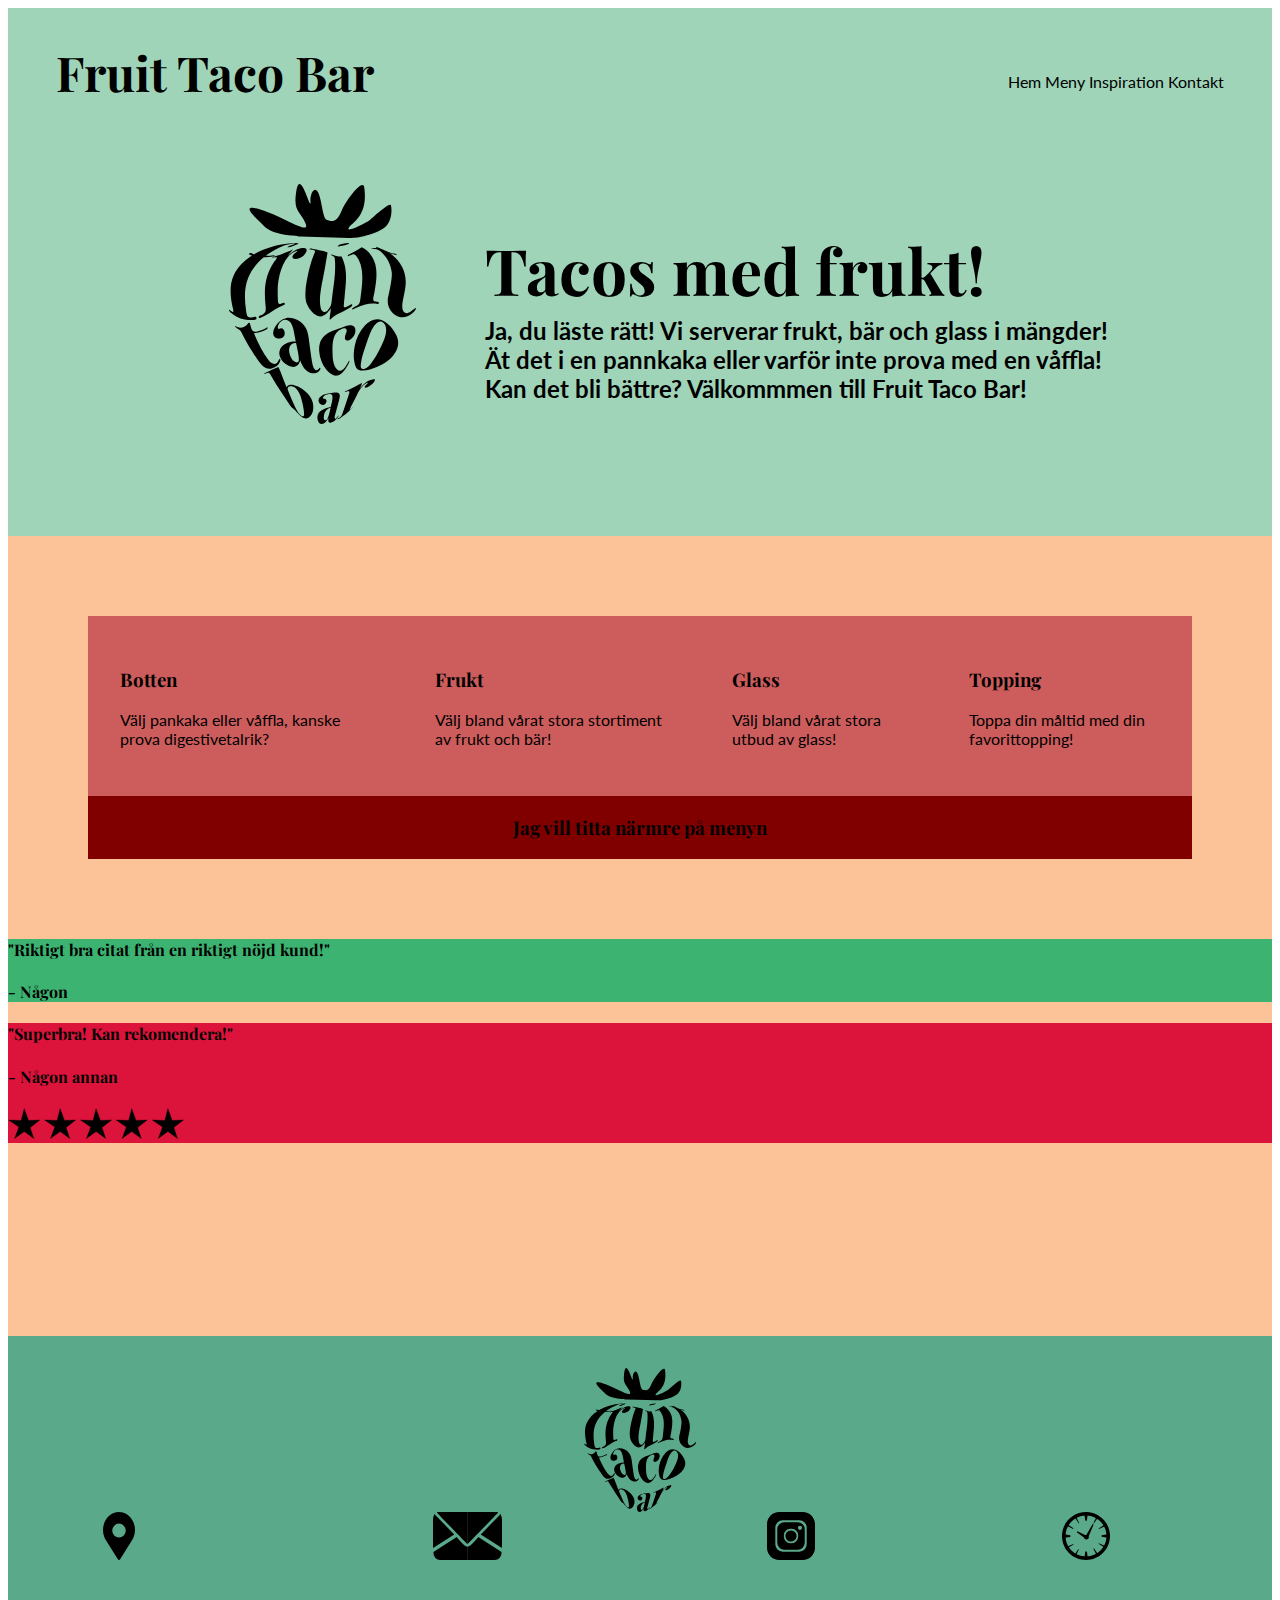
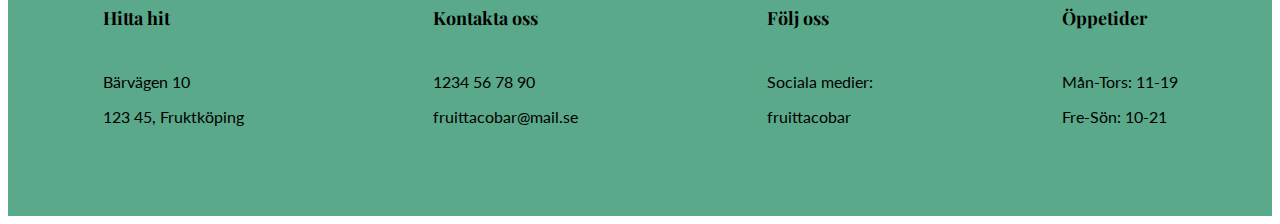
==== index.html @ 8c903045 "fredag 3 dec kväll" ====
<!DOCTYPE html>
<html lang="en">
<head>
    <meta charset="UTF-8">
    <meta name="viewport" content="width=device-width, initial-scale=1.0">
    <meta http-equiv="X-UA-Compatible" content="ie=edge">

    <title>Fruit Taco Bar</title>
    <link rel="stylesheet" type="text/css" href="style.css">

    <style>
        @import url(https://fonts.googleapis.com/css2?family=Playfair+Display&display=swap);
        @import url(https://fonts.googleapis.com/css2?family=Lato:wght@300&display=swap);
    </style>

</head>
<body>

<div id="wrapper">

    <header>
        <div id="upp">
            <h5 id="fruittacobar">Fruit Taco Bar</h5>
            <nav>
                <ul>
                    <li>Hem</li>
                    <li>Meny</li>
                    <li>Inspiration</li>
                    <li>Kontakt</li>
                </ul>
            </nav>
        </div>
        <div id="upp2"> 
            <h1>Tacos med frukt!</h1>
            <h2>Ja, du läste rätt! Vi serverar frukt, bär och glass i mängder! Ät det i en pannkaka eller varför inte prova med en våffla! Kan det bli bättre? Välkommmen till Fruit Taco Bar!</h2>
            <img id="logo1" src="img/logoblack.svg" alt="Logga">
        </div>
    </header>

    <main>
        <div id="fyrasteg">
            <section id="fyra">
                <article id="a">
                    <h3>Botten</h3>
                    <p>Välj pankaka eller våffla, kanske prova digestivetalrik?</p>
                </article>
                <article id="a">
                    <h3>Frukt</h3>
                    <p>Välj bland vårat stora stortiment av frukt och bär!</p>
                </article>
                <article id="a"> 
                    <h3>Glass</h3>
                    <p>Välj bland vårat stora utbud av glass!</p>
                </article>
                <article id="a">
                    <h3>Topping</h3>
                    <p>Toppa din måltid med din favorittopping!</p>
                </article>
            </section>
            <section id="ett">
                <article id="b">
                    <h3>Jag vill titta närmre på menyn</h3>
                </article>
            </section>
        </div>
        <div id="boxreview1">
            <h4>"Riktigt bra citat från en riktigt nöjd kund!"</h4>
            <h4>- Någon</h4>
        </div>
        <div id="boxreview2">
            <h4>"Superbra! Kan rekomendera!"</h4>
            <h4>- Någon annan</h4>
            <img id="review" src="img/symbol_review.svg" alt="stjärnor">
        </div>
    </main>

    <footer>
        <section id="footerlogga">
            <img id="logo2" src="img/logoblack.svg" alt="Logga">
        </section>
        <section id="footerinfo">
            <article>
                <img id="findus" src="img/symbol_findus.svg" alt="symbol">
                <h6>Hitta hit</h6>
                <p>Bärvägen 10</p>
                <p>123 45, Fruktköping</p>
            </article>
            <article>
                <img id="contactus" src="img/symbol_contactus.svg" alt="symbol">
                <h6>Kontakta oss</h6>
                <p>1234 56 78 90</p>
                <p>fruittacobar@mail.se</p>
            </article>
            <article>
                <img id="followus" src="img/symbol_followus.svg" alt="symbol">
                <h6>Följ oss</h6>
                <p>Sociala medier:</p>
                <p>fruittacobar</p>
            </article>
            <article>
                <img id="openinghours" src="img/symbol_openinghours.svg" alt="symbol">
                <h6>Öppetider</h6>
                <p>Mån-Tors: 11-19</p>
                <p>Fre-Sön: 10-21</p>
            </article>
        </section>
    </footer>


</div>

</body>
</html>
---- style.css ----
#wrapper {
    display: grid;
    grid-template-areas:
    'hd'
    'mn'
    'ft';
    grid-template-rows: 33rem 50rem 30rem;
}

header {
    grid-area: hd;
    background-color: rgb(159, 212, 185);
}

#upp {
    display: grid;
    grid-template-areas: 
    'h5 nav';
}

h5 {
    display: flex;
    justify-content: flex-start;
    grid-area: h5;
    font-family: 'Playfair Display';
    margin-left: 3rem;
    margin-top: 2rem;
    font-size: 3em
}

nav {
    display: flex;
    justify-content: flex-end;
    grid-area: nav;
    font-family: 'Lato';
    margin-right: 3rem;
    margin-top: 3rem;
}

#upp2 {
    display: grid;
    grid-template-areas: 
    'logo1 h1'
    'logo1 h2';
    grid-template-columns: 16rem 40rem;
    grid-template-rows: 7rem 10rem;
    width: 65%;
    margin: auto;
}

h1 {
    grid-area: h1;
    font-family: 'Playfair Display';
    font-size: 4em;
}

h2 {
    grid-area: h2;
    font-family: 'Lato';
    font-size:1.5em;
}

#logo1 {
    height: 15rem;
    grid-area: logo1;
}

ul {
    list-style-type: none;
}

li {
    display: inline;
}

main {
    grid-area: mn;
    background-color: rgb(252, 195, 152);
}

#fyrasteg {
    background-color: indianred;
    margin: 5rem;
}

#fyra {
    display: flex;
    justify-content: space-around;
}

#ett {
    display: flex;
    justify-content: center;
    background-color: maroon;
}

#a {
    margin: 2rem;
}

h3 {
    font-family: 'Playfair Display';
}

h4 {
    font-family: 'Playfair Display';
}

#review {
    width: 11rem;
}

#boxreview1 {
    background-color: mediumseagreen;
}

#boxreview2 {
    background-color: crimson;
}

footer {
    grid-area: ft;
    background-color:rgb(91, 169, 139);
    padding-top: 2rem;
}

#logo2 {
    height: 9rem;
}

#footerlogga {
    display: flex;
    justify-content: center;
}

#footerinfo {
    display: flex;
    justify-content: space-around;
}

h6 {
    font-family: 'Playfair Display';
    font-size: 18px;
}

p {
    font-family: 'Lato';
}

#findus { 
    height: 3rem;
}

#contactus {
    height: 3rem;
}

#followus {
    height: 3rem;
}

#openinghours {
    height: 3rem;
}
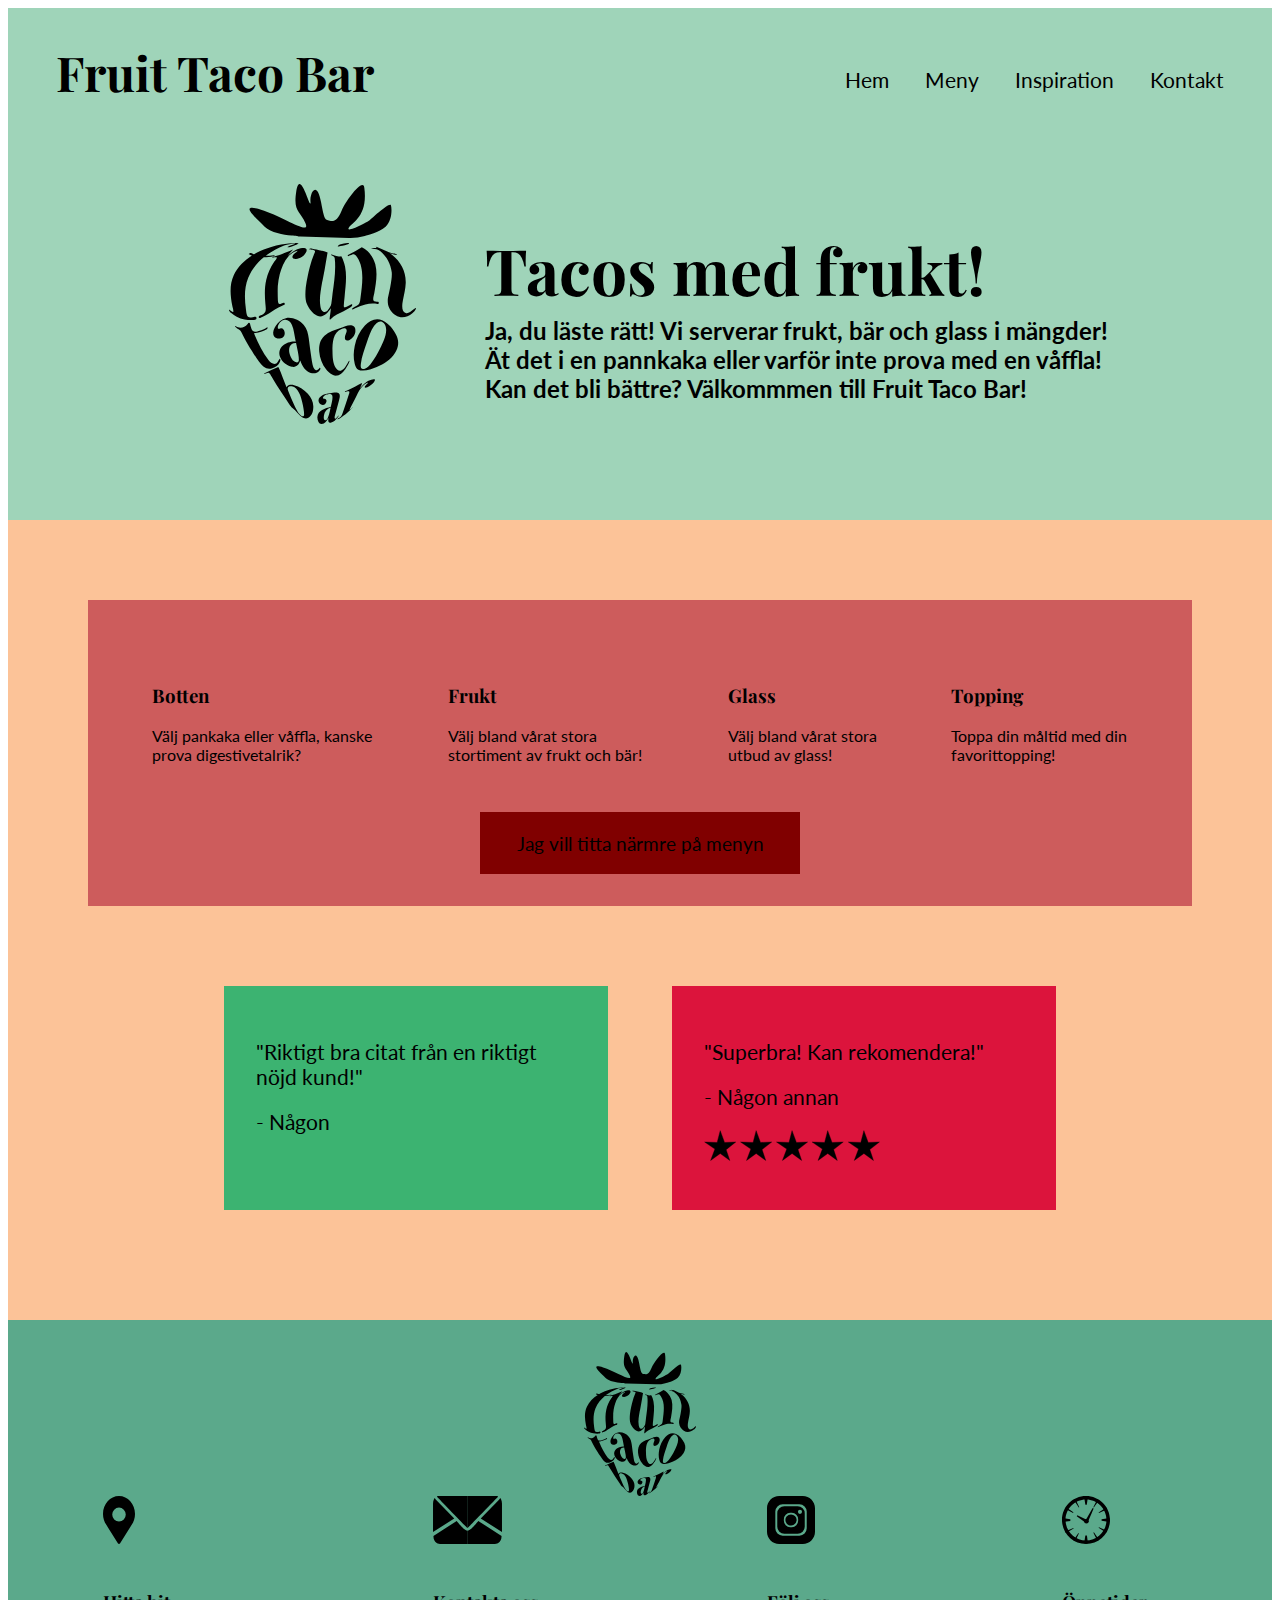
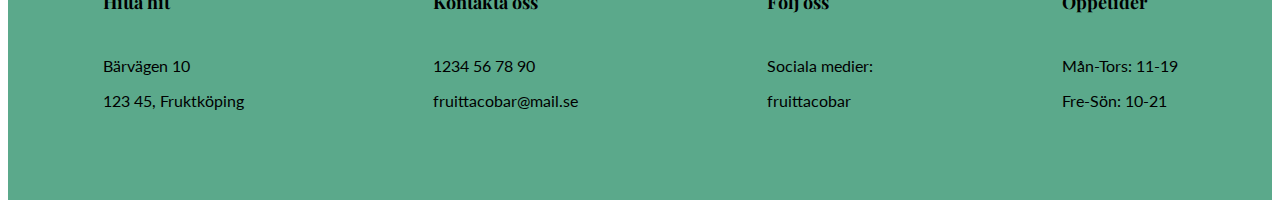
==== commit dfc568f7: "main förstasida" ====
--- a/index.html
+++ b/index.html
@@ -57,20 +57,20 @@
                     <p>Toppa din måltid med din favorittopping!</p>
                 </article>
             </section>
-            <section id="ett">
                 <article id="b">
-                    <h3>Jag vill titta närmre på menyn</h3>
+                    <p>Jag vill titta närmre på menyn</p>
                 </article>
+        </div>
+        <div id="tworeviews">
+            <section id="boxreview1">
+                <p>"Riktigt bra citat från en riktigt nöjd kund!"</p>
+                <p>- Någon</p>
             </section>
-        </div>
-        <div id="boxreview1">
-            <h4>"Riktigt bra citat från en riktigt nöjd kund!"</h4>
-            <h4>- Någon</h4>
-        </div>
-        <div id="boxreview2">
-            <h4>"Superbra! Kan rekomendera!"</h4>
-            <h4>- Någon annan</h4>
-            <img id="review" src="img/symbol_review.svg" alt="stjärnor">
+            <section id="boxreview2">
+                <p>"Superbra! Kan rekomendera!"</p>
+                <p>- Någon annan</p>
+                <img id="review" src="img/symbol_review.svg" alt="stjärnor">
+            </section>
         </div>
     </main>
 
--- a/style.css
+++ b/style.css
@@ -4,7 +4,7 @@
     'hd'
     'mn'
     'ft';
-    grid-template-rows: 33rem 50rem 30rem;
+    grid-template-rows: 32rem 50rem 30rem;
 }
 
 header {
@@ -34,7 +34,7 @@
     grid-area: nav;
     font-family: 'Lato';
     margin-right: 3rem;
-    margin-top: 3rem;
+    margin-top: 2.7rem;
 }
 
 #upp2 {
@@ -71,6 +71,8 @@
 
 li {
     display: inline;
+    margin-left: 2rem;
+    font-size: 1.3rem;
 }
 
 main {
@@ -81,6 +83,7 @@
 #fyrasteg {
     background-color: indianred;
     margin: 5rem;
+    padding: 2rem;
 }
 
 #fyra {
@@ -88,10 +91,13 @@
     justify-content: space-around;
 }
 
-#ett {
+#b {
     display: flex;
     justify-content: center;
     background-color: maroon;
+    width: 20rem;
+    margin: auto;
+    font-size: 1.2rem;
 }
 
 #a {
@@ -106,16 +112,30 @@
     font-family: 'Playfair Display';
 }
 
+#tworeviews {
+    display: flex;
+    justify-content: center;
+    font-size: 1.3rem;
+}
+
 #review {
     width: 11rem;
 }
 
 #boxreview1 {
     background-color: mediumseagreen;
+    width: 20rem;
+    height: 10rem;
+    margin-right: 2rem;
+    padding: 2rem;
 }
 
 #boxreview2 {
     background-color: crimson;
+    width: 20rem;
+    height: 10rem;
+    margin-left: 2rem;
+    padding: 2rem;
 }
 
 footer {
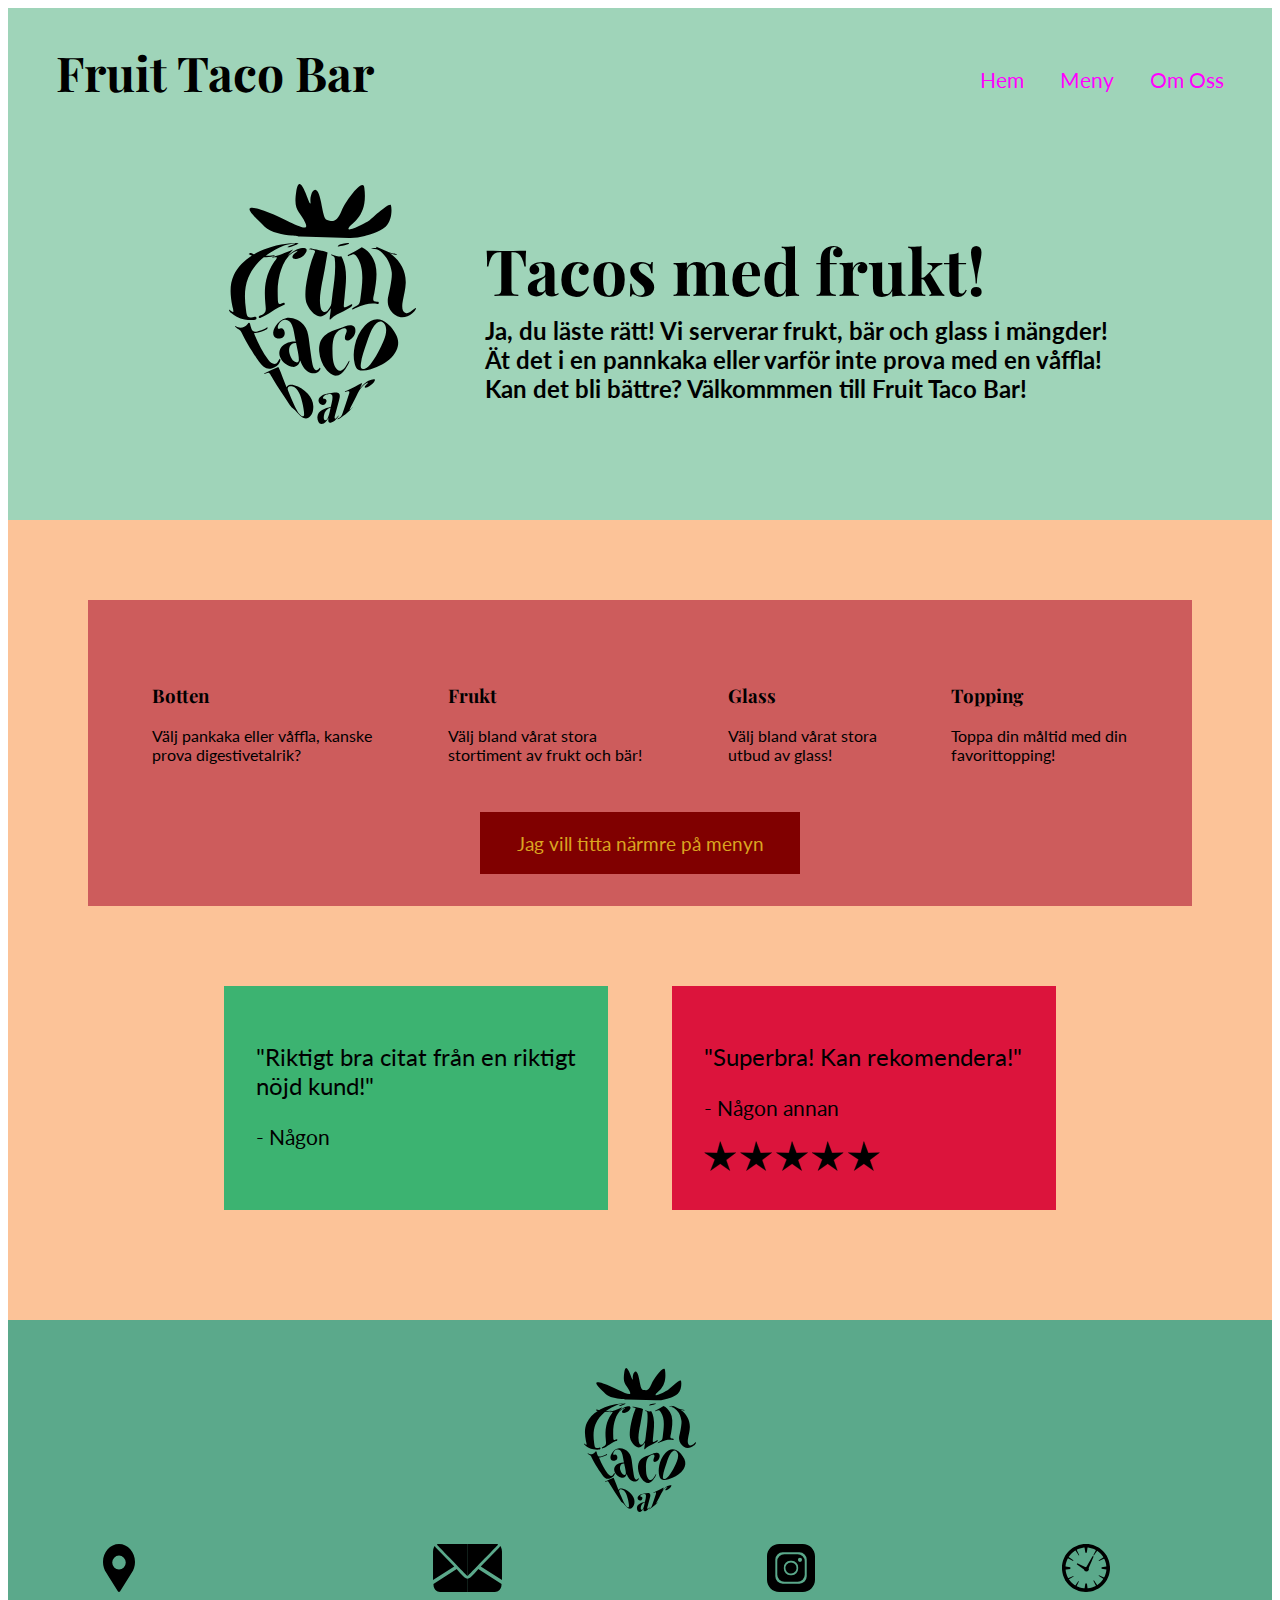
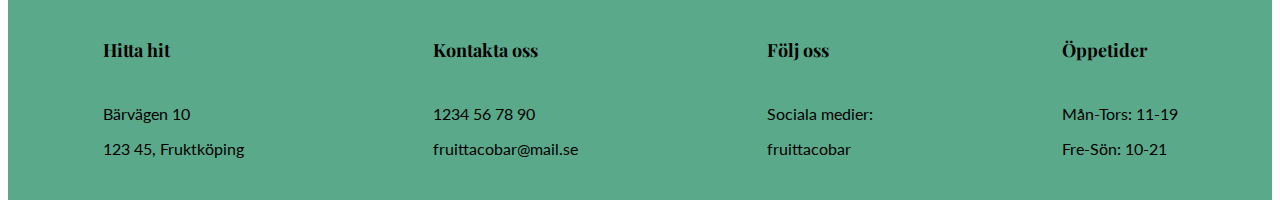
==== commit 5327a778: "måndag 6dec" ====
--- a/index.html
+++ b/index.html
@@ -5,7 +5,7 @@
     <meta name="viewport" content="width=device-width, initial-scale=1.0">
     <meta http-equiv="X-UA-Compatible" content="ie=edge">
 
-    <title>Fruit Taco Bar</title>
+    <title>Hem - Fruit Taco Bar</title>
     <link rel="stylesheet" type="text/css" href="style.css">
 
     <style>
@@ -23,10 +23,9 @@
             <h5 id="fruittacobar">Fruit Taco Bar</h5>
             <nav>
                 <ul>
-                    <li>Hem</li>
-                    <li>Meny</li>
-                    <li>Inspiration</li>
-                    <li>Kontakt</li>
+                    <li><a href="index.html">Hem</a></li>
+                    <li><a href="meny.html">Meny</a></li>
+                    <li><a href="omoss.html">Om Oss</a></li>
                 </ul>
             </nav>
         </div>
@@ -57,17 +56,19 @@
                     <p>Toppa din måltid med din favorittopping!</p>
                 </article>
             </section>
-                <article id="b">
-                    <p>Jag vill titta närmre på menyn</p>
-                </article>
+            <section>
+                    <article id="b">
+                        <p><a id="knapp" href="meny.html">Jag vill titta närmre på menyn</a></p>
+                    </article>
+            </section>
         </div>
         <div id="tworeviews">
             <section id="boxreview1">
-                <p>"Riktigt bra citat från en riktigt nöjd kund!"</p>
+                <p id="citat">"Riktigt bra citat från en riktigt nöjd kund!"</p>
                 <p>- Någon</p>
             </section>
             <section id="boxreview2">
-                <p>"Superbra! Kan rekomendera!"</p>
+                <p id="citat">"Superbra! Kan rekomendera!"</p>
                 <p>- Någon annan</p>
                 <img id="review" src="img/symbol_review.svg" alt="stjärnor">
             </section>
--- a/style.css
+++ b/style.css
@@ -35,6 +35,23 @@
     font-family: 'Lato';
     margin-right: 3rem;
     margin-top: 2.7rem;
+}
+
+a {
+    text-decoration: none;
+    color: fuchsia;
+}
+
+a:hover {
+    color:deepskyblue;
+}
+
+#knapp {
+    color:goldenrod;
+}
+
+#knapp:hover {
+    color:lawngreen;
 }
 
 #upp2 {
@@ -73,6 +90,7 @@
     display: inline;
     margin-left: 2rem;
     font-size: 1.3rem;
+    color: fuchsia;
 }
 
 main {
@@ -138,6 +156,10 @@
     padding: 2rem;
 }
 
+#citat {
+    font-size: 1.5rem;
+}
+
 footer {
     grid-area: ft;
     background-color:rgb(91, 169, 139);
@@ -151,6 +173,8 @@
 #footerlogga {
     display: flex;
     justify-content: center;
+    margin-bottom: 2rem;
+    margin-top: 1rem;
 }
 
 #footerinfo {
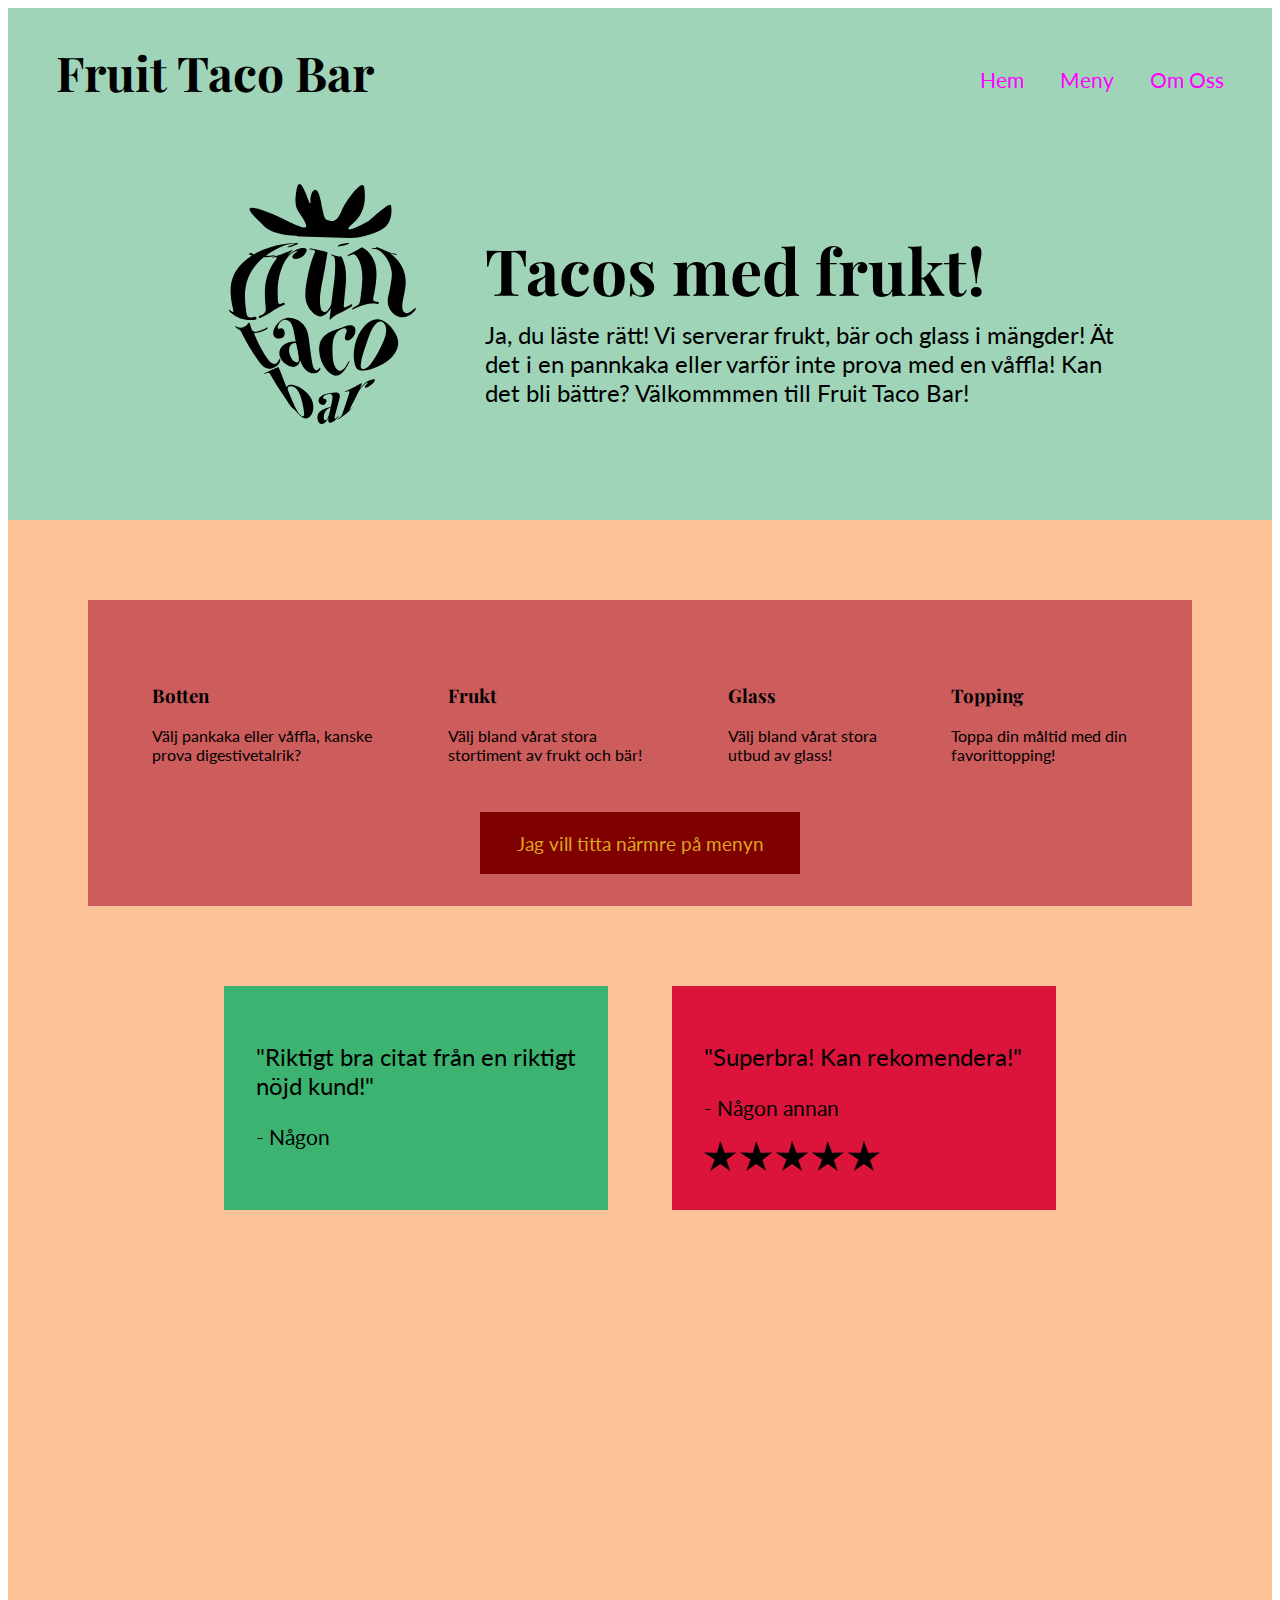
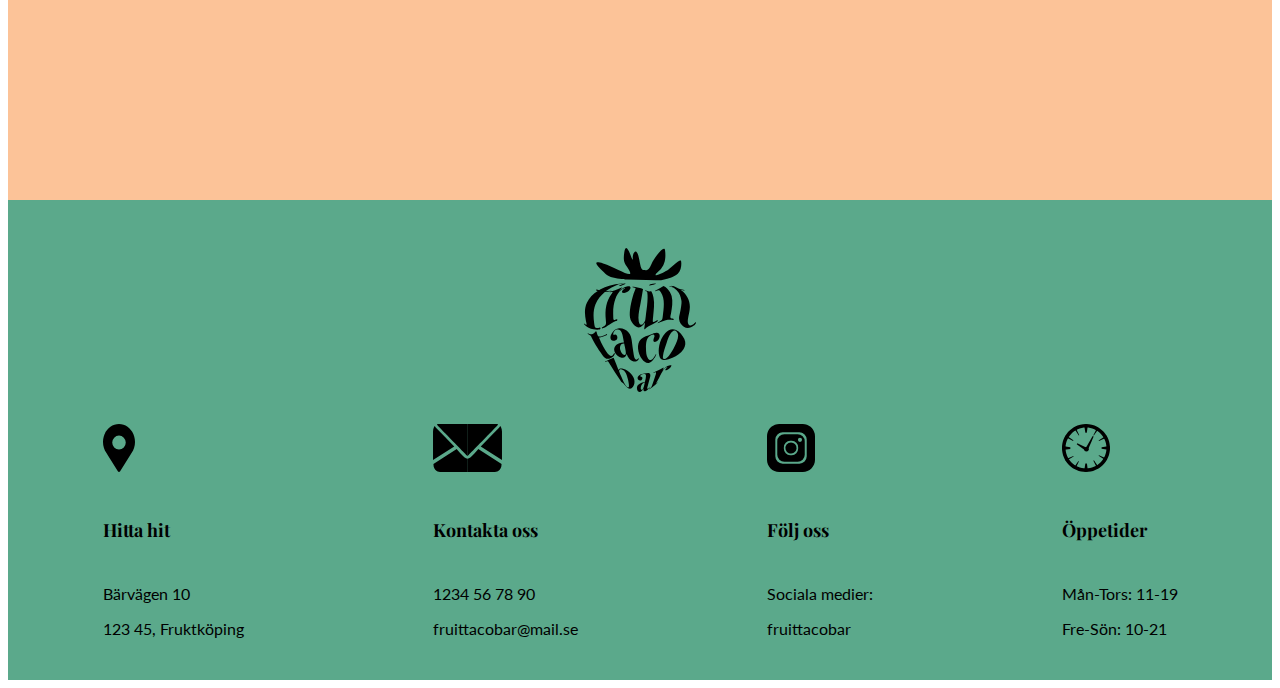
==== commit d0a94df7: "torsdag 9 december" ====
--- a/index.html
+++ b/index.html
@@ -22,16 +22,16 @@
         <div id="upp">
             <h5 id="fruittacobar">Fruit Taco Bar</h5>
             <nav>
-                <ul>
-                    <li><a href="index.html">Hem</a></li>
-                    <li><a href="meny.html">Meny</a></li>
-                    <li><a href="omoss.html">Om Oss</a></li>
-                </ul>
+                <ol>
+                    <li class="navlista"><a href="index.html">Hem</a></li>
+                    <li class="navlista"><a href="meny.html">Meny</a></li>
+                    <li class="navlista"><a href="omoss.html">Om Oss</a></li>
+                </ol>
             </nav>
         </div>
         <div id="upp2"> 
             <h1>Tacos med frukt!</h1>
-            <h2>Ja, du läste rätt! Vi serverar frukt, bär och glass i mängder! Ät det i en pannkaka eller varför inte prova med en våffla! Kan det bli bättre? Välkommmen till Fruit Taco Bar!</h2>
+            <p id="pheader">Ja, du läste rätt! Vi serverar frukt, bär och glass i mängder! Ät det i en pannkaka eller varför inte prova med en våffla! Kan det bli bättre? Välkommmen till Fruit Taco Bar!</p>
             <img id="logo1" src="img/logoblack.svg" alt="Logga">
         </div>
     </header>
@@ -44,7 +44,7 @@
                     <p>Välj pankaka eller våffla, kanske prova digestivetalrik?</p>
                 </article>
                 <article id="a">
-                    <h3>Frukt</h3>
+                    <h3 >Frukt</h3>
                     <p>Välj bland vårat stora stortiment av frukt och bär!</p>
                 </article>
                 <article id="a"> 
@@ -52,7 +52,7 @@
                     <p>Välj bland vårat stora utbud av glass!</p>
                 </article>
                 <article id="a">
-                    <h3>Topping</h3>
+                    <h3 id=>Topping</h3>
                     <p>Toppa din måltid med din favorittopping!</p>
                 </article>
             </section>
--- a/style.css
+++ b/style.css
@@ -4,7 +4,7 @@
     'hd'
     'mn'
     'ft';
-    grid-template-rows: 32rem 50rem 30rem;
+    grid-template-rows: 32rem 80rem 30rem;
 }
 
 header {
@@ -71,7 +71,7 @@
     font-size: 4em;
 }
 
-h2 {
+#pheader {
     grid-area: h2;
     font-family: 'Lato';
     font-size:1.5em;
@@ -86,7 +86,7 @@
     list-style-type: none;
 }
 
-li {
+.navlista {
     display: inline;
     margin-left: 2rem;
     font-size: 1.3rem;
@@ -205,4 +205,59 @@
 
 #openinghours {
     height: 3rem;
+}
+
+#sectionA {
+    display: grid;
+    grid-template-areas: 
+    'kl de';
+    display: flex;
+    justify-content: center;
+}
+
+#klassisk {
+    grid-area: kl;
+    width: 20rem;
+    height: 25rem;
+    background-color: chocolate;
+    margin:2rem;
+}
+
+#degistive {
+    grid-area: de;
+    width: 20rem;
+    height: 25rem;
+    background-color: chocolate;
+    margin:2rem;
+}
+
+#sectionB {
+    display: grid;
+    grid-template-areas: 
+    'f1 f2';
+    display: flex;
+    justify-content: center;
+}
+
+#favorit1 {
+    grid-area: f1;
+    width: 20rem;
+    height: 25rem;
+    background-color: chocolate;
+    margin:2rem;
+}
+
+#favorit2 {
+    grid-area: f2;
+    width: 20rem;
+    height: 25rem;
+    background-color: chocolate;
+    margin:2rem;
+}
+
+h2 {
+    font-family: 'Playfair Display';
+    font-size: 30px;
+    display: flex;
+    justify-content: center;
 }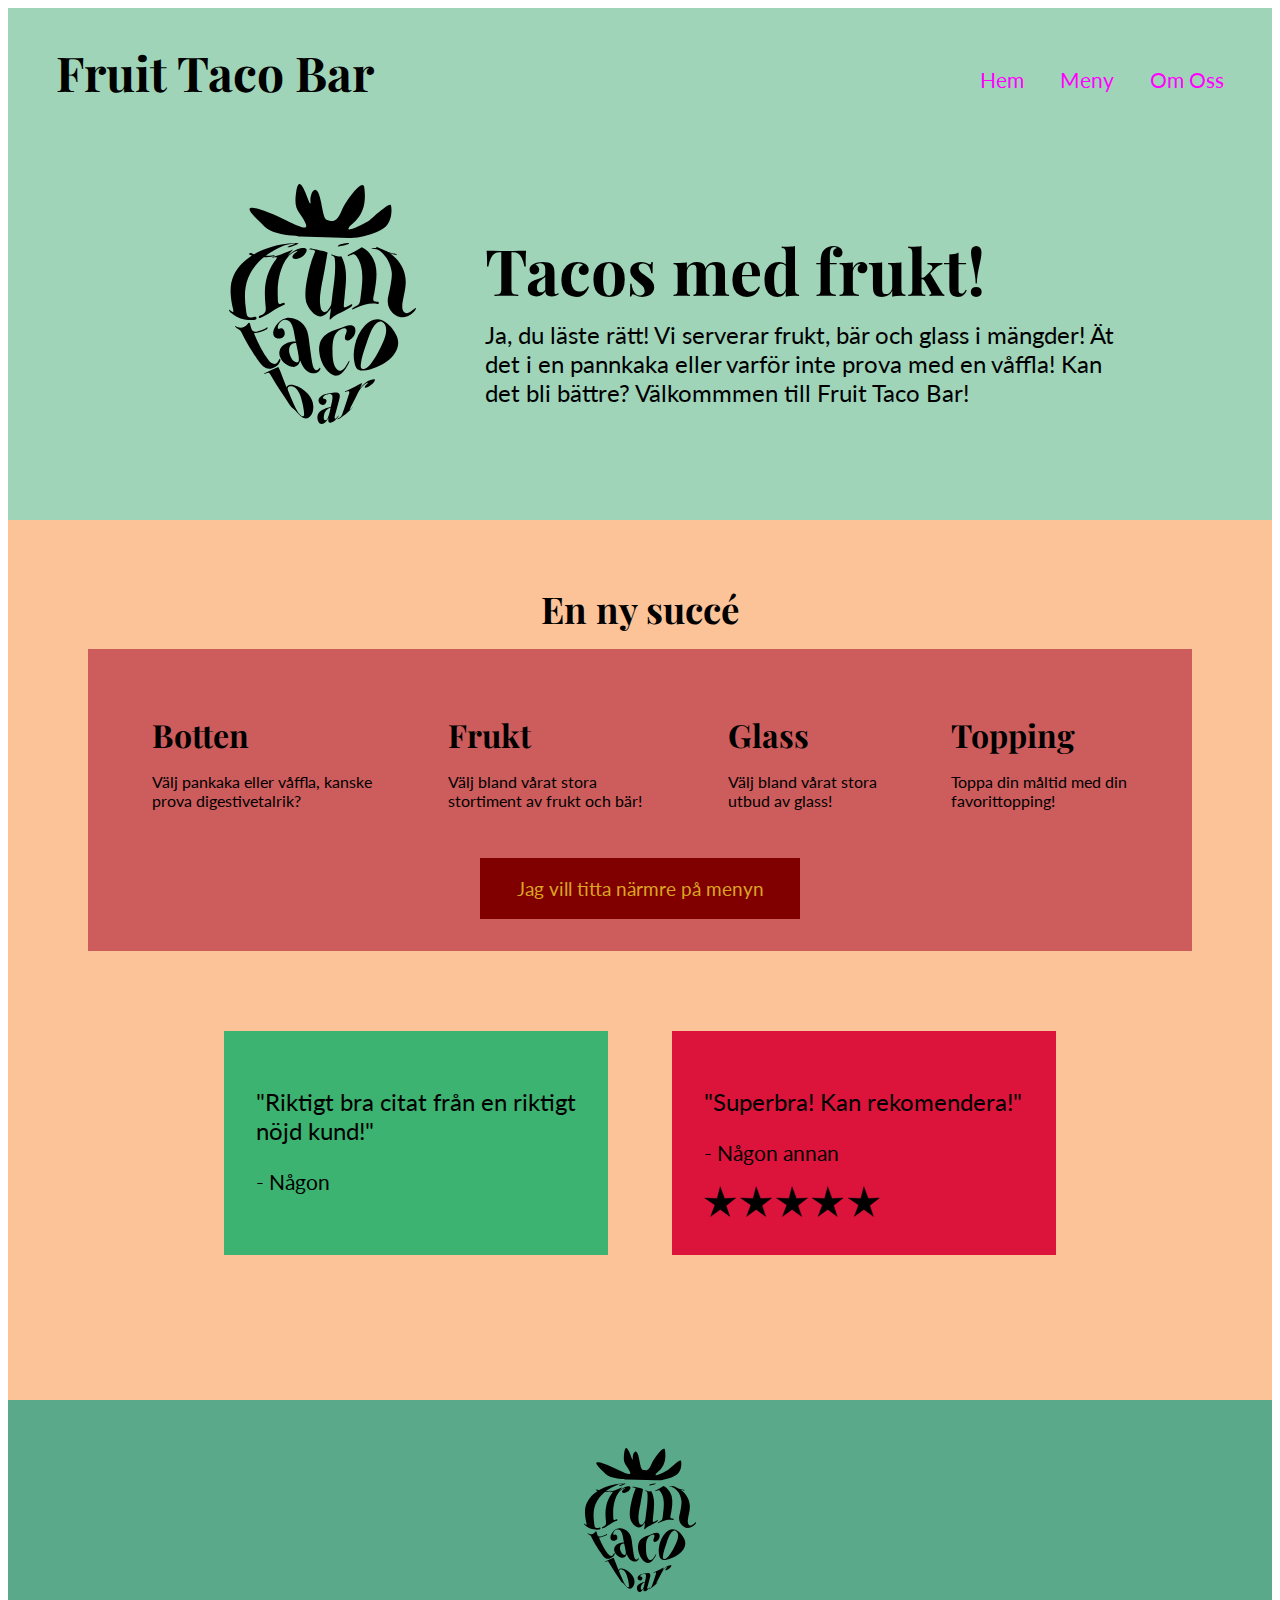
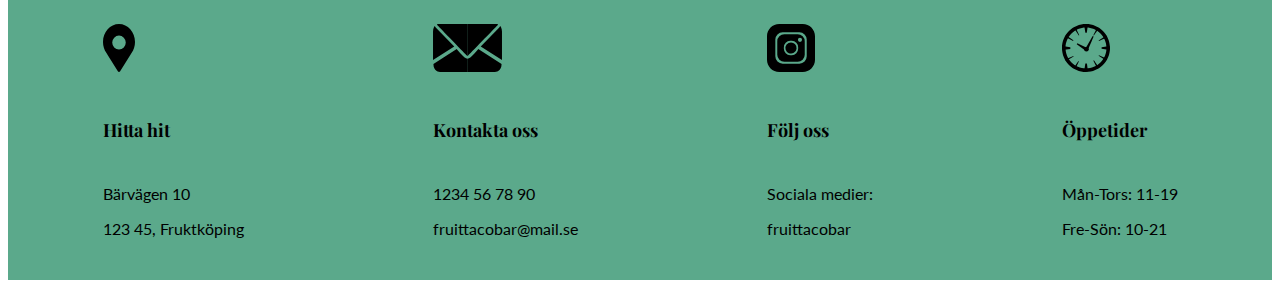
==== commit 941c2f1d: "30dec" ====
--- a/index.html
+++ b/index.html
@@ -16,7 +16,7 @@
 </head>
 <body>
 
-<div id="wrapper">
+<div id="wrapperhem">
 
     <header>
         <div id="upp">
@@ -37,29 +37,30 @@
     </header>
 
     <main>
+        <h2>En ny succé</h2>
         <div id="fyrasteg">
             <section id="fyra">
                 <article id="a">
-                    <h3>Botten</h3>
+                    <h3 class="enavfyra">Botten</h3>
                     <p>Välj pankaka eller våffla, kanske prova digestivetalrik?</p>
                 </article>
                 <article id="a">
-                    <h3 >Frukt</h3>
+                    <h3 class="enavfyra">Frukt</h3>
                     <p>Välj bland vårat stora stortiment av frukt och bär!</p>
                 </article>
                 <article id="a"> 
-                    <h3>Glass</h3>
+                    <h3 class="enavfyra">Glass</h3>
                     <p>Välj bland vårat stora utbud av glass!</p>
                 </article>
                 <article id="a">
-                    <h3 id=>Topping</h3>
+                    <h3 class="enavfyra">Topping</h3>
                     <p>Toppa din måltid med din favorittopping!</p>
                 </article>
             </section>
             <section>
-                    <article id="b">
-                        <p><a id="knapp" href="meny.html">Jag vill titta närmre på menyn</a></p>
-                    </article>
+                <article id="b">
+                    <p><a id="knapp" href="meny.html">Jag vill titta närmre på menyn</a></p>
+                </article>
             </section>
         </div>
         <div id="tworeviews">
--- a/style.css
+++ b/style.css
@@ -1,4 +1,22 @@
-#wrapper {
+#wrapperhem {
+    display: grid;
+    grid-template-areas:
+    'hd'
+    'mn'
+    'ft';
+    grid-template-rows: 32rem 55rem 30rem;
+}
+
+#wrappermeny {
+    display: grid;
+    grid-template-areas:
+    'hd'
+    'mn'
+    'ft';
+    grid-template-rows: 32rem 80rem 30rem;
+}
+
+#wrapperomoss {
     display: grid;
     grid-template-areas:
     'hd'
@@ -82,7 +100,7 @@
     grid-area: logo1;
 }
 
-ul {
+ol {
     list-style-type: none;
 }
 
@@ -100,7 +118,7 @@
 
 #fyrasteg {
     background-color: indianred;
-    margin: 5rem;
+    margin: 1rem 5rem 5rem 5rem;
     padding: 2rem;
 }
 
@@ -124,6 +142,25 @@
 
 h3 {
     font-family: 'Playfair Display';
+    font-size: 2rem;
+    margin-left: 1.4rem;
+    grid-area: h31;
+}
+
+ul {
+    font-family: 'Lato';
+    grid-area: ul1;
+    font-size: 1.2rem;
+    font-weight: 1000;
+}
+
+.pris {
+    font-size: 3rem;
+    grid-area: h32;
+}
+
+.enavfyra {
+    margin: auto;
 }
 
 h4 {
@@ -210,7 +247,7 @@
 #sectionA {
     display: grid;
     grid-template-areas: 
-    'kl de';
+    'kl wr de';
     display: flex;
     justify-content: center;
 }
@@ -219,16 +256,42 @@
     grid-area: kl;
     width: 20rem;
     height: 25rem;
-    background-color: chocolate;
-    margin:2rem;
+    background-color: rgb(62, 74, 143);
+    margin:2rem;
+    display: grid;
+    grid-template-areas: 
+    'h31'
+    'ul1'
+    'h32';
+    grid-template-rows: 5rem 11rem auto;
+}
+
+#wrap {
+    grid-area: wr;
+    width: 20rem;
+    height: 25rem;
+    background-color: rgb(102, 166, 209);
+    margin:2rem;
+    display: grid;
+    grid-template-areas: 
+    'h31'
+    'ul1'
+    'h32';
+    grid-template-rows: 5rem 11rem auto;
 }
 
 #degistive {
     grid-area: de;
     width: 20rem;
     height: 25rem;
-    background-color: chocolate;
-    margin:2rem;
+    background-color: rgb(68, 52, 114);
+    margin:2rem;
+    display: grid;
+    grid-template-areas: 
+    'h31'
+    'ul1'
+    'h32';
+    grid-template-rows: 5rem 11rem auto;
 }
 
 #sectionB {
@@ -243,21 +306,43 @@
     grid-area: f1;
     width: 20rem;
     height: 25rem;
-    background-color: chocolate;
-    margin:2rem;
+    background-color: rgb(58, 30, 75);
+    margin:2rem;
+    display: grid;
+    grid-template-areas: 
+    'h31'
+    'ul1'
+    'h32';
+    grid-template-rows: 5rem 11rem auto;
 }
 
 #favorit2 {
     grid-area: f2;
     width: 20rem;
     height: 25rem;
-    background-color: chocolate;
-    margin:2rem;
+    background-color: rgb(145, 70, 89);
+    margin:2rem;
+    display: grid;
+    grid-template-areas: 
+    'h31'
+    'ul1'
+    'h32';
+    grid-template-rows: 5rem 11rem auto;
 }
 
 h2 {
     font-family: 'Playfair Display';
-    font-size: 30px;
-    display: flex;
-    justify-content: center;
+    font-size: 2.3rem;
+    display: flex;
+    justify-content: center;
+    margin-top: 4rem;
+    margin-bottom: auto;
+}
+
+.omosssymbol {
+    height: 3rem;
+}
+
+#brödtextomoss {
+    padding: 1rem 5rem 2rem 5rem;
 }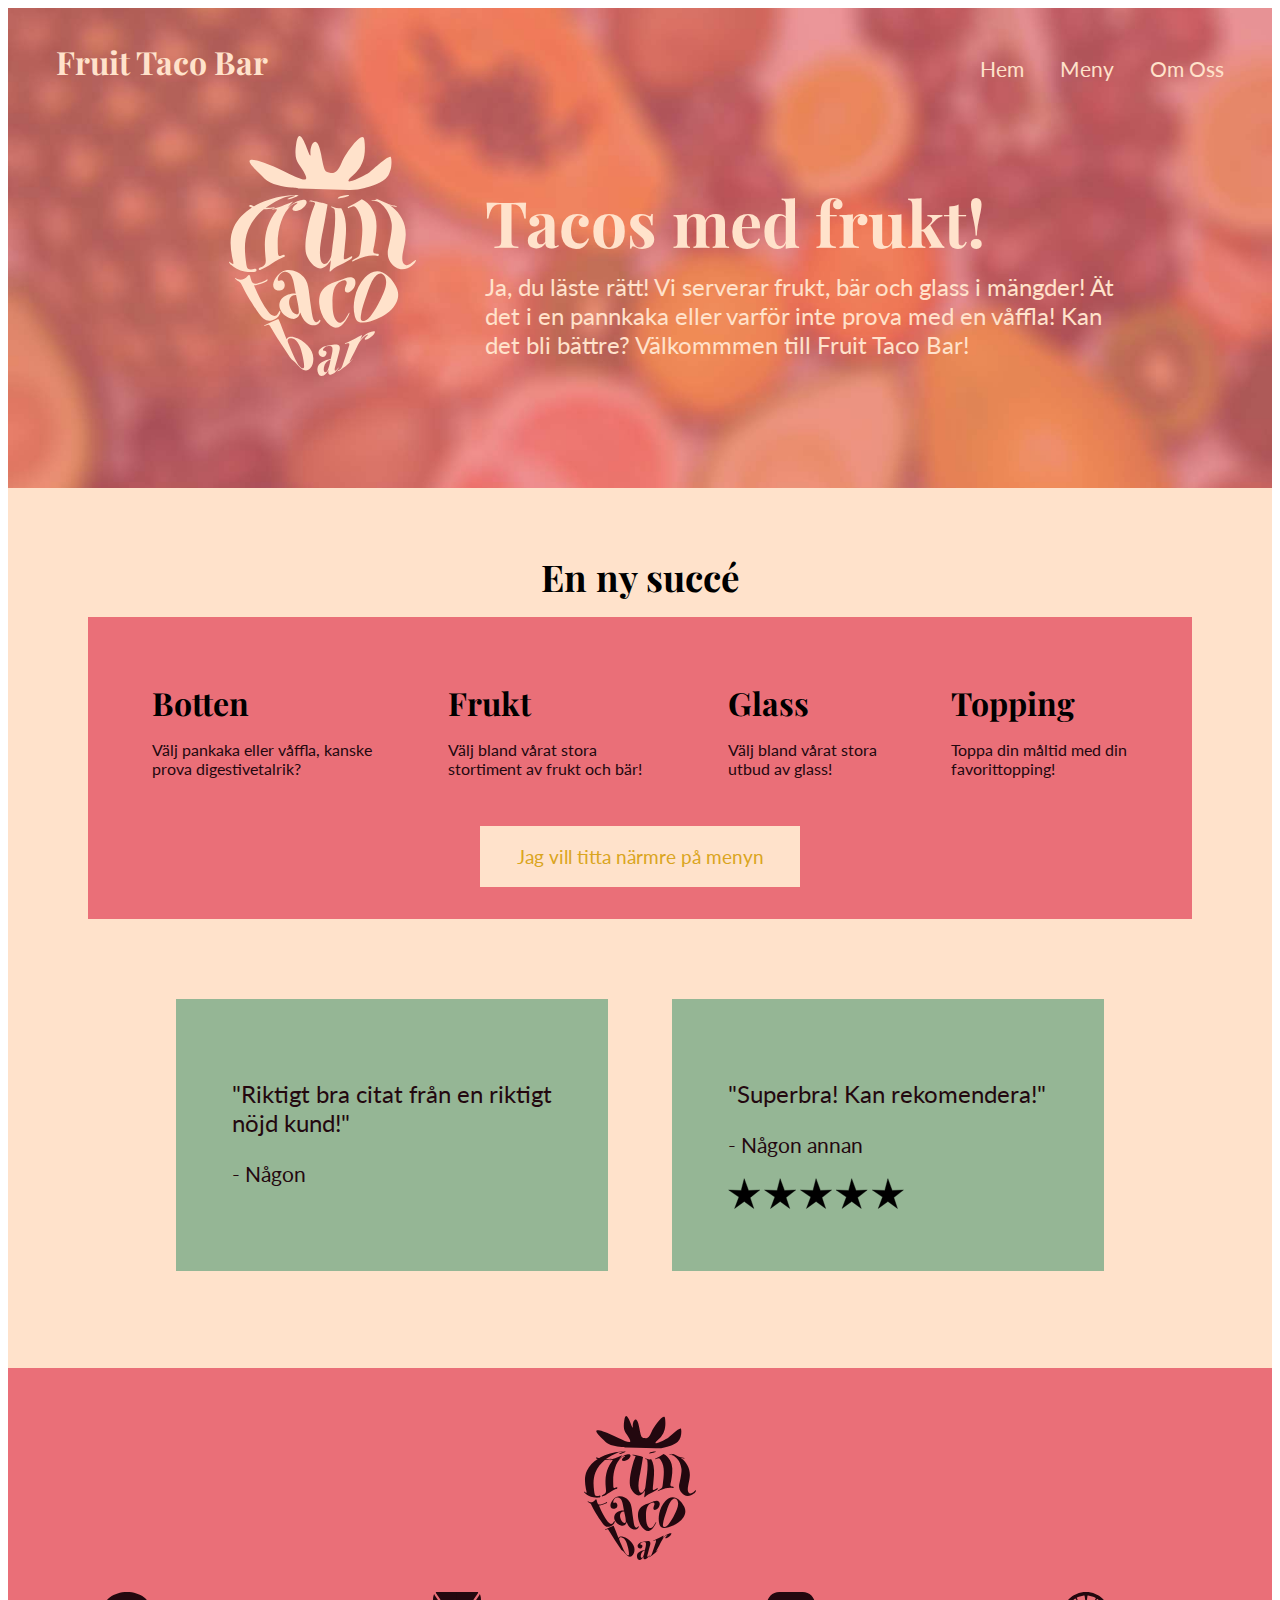
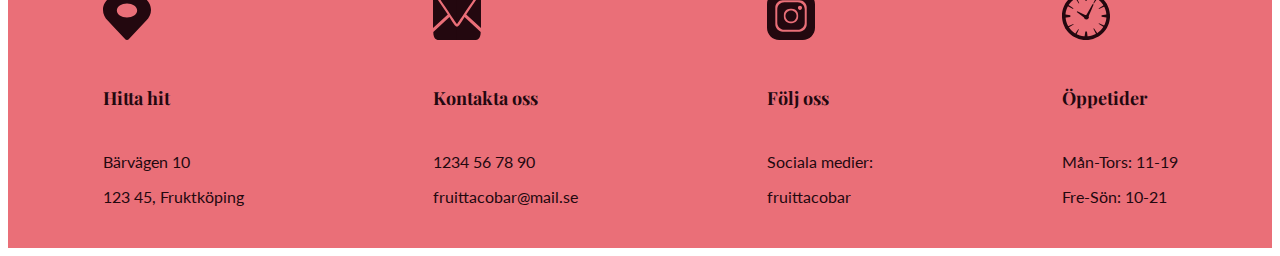
==== commit e0665de5: "måndag 3 jan" ====
--- a/index.html
+++ b/index.html
@@ -18,7 +18,7 @@
 
 <div id="wrapperhem">
 
-    <header>
+    <header id="headerhem">
         <div id="upp">
             <h5 id="fruittacobar">Fruit Taco Bar</h5>
             <nav>
@@ -32,7 +32,7 @@
         <div id="upp2"> 
             <h1>Tacos med frukt!</h1>
             <p id="pheader">Ja, du läste rätt! Vi serverar frukt, bär och glass i mängder! Ät det i en pannkaka eller varför inte prova med en våffla! Kan det bli bättre? Välkommmen till Fruit Taco Bar!</p>
-            <img id="logo1" src="img/logoblack.svg" alt="Logga">
+            <img id="logo1" src="img/logo_header.svg" alt="Logga">
         </div>
     </header>
 
@@ -78,29 +78,29 @@
 
     <footer>
         <section id="footerlogga">
-            <img id="logo2" src="img/logoblack.svg" alt="Logga">
+            <img id="logo2" src="img/logo_footer.svg" alt="Logga">
         </section>
         <section id="footerinfo">
             <article>
-                <img id="findus" src="img/symbol_findus.svg" alt="symbol">
+                <img id="findus" src="img/symbol_findus_footer.svg" alt="symbol">
                 <h6>Hitta hit</h6>
                 <p>Bärvägen 10</p>
                 <p>123 45, Fruktköping</p>
             </article>
             <article>
-                <img id="contactus" src="img/symbol_contactus.svg" alt="symbol">
+                <img id="contactus" src="img/symbol_contactus_footer.svg" alt="symbol">
                 <h6>Kontakta oss</h6>
                 <p>1234 56 78 90</p>
                 <p>fruittacobar@mail.se</p>
             </article>
             <article>
-                <img id="followus" src="img/symbol_followus.svg" alt="symbol">
+                <img id="followus" src="img/symbol_followus_footer.svg" alt="symbol">
                 <h6>Följ oss</h6>
                 <p>Sociala medier:</p>
                 <p>fruittacobar</p>
             </article>
             <article>
-                <img id="openinghours" src="img/symbol_openinghours.svg" alt="symbol">
+                <img id="openinghours" src="img/symbol_openinghours_footer.svg" alt="symbol">
                 <h6>Öppetider</h6>
                 <p>Mån-Tors: 11-19</p>
                 <p>Fre-Sön: 10-21</p>
@@ -108,7 +108,6 @@
         </section>
     </footer>
 
-
 </div>
 
 </body>
--- a/style.css
+++ b/style.css
@@ -4,7 +4,7 @@
     'hd'
     'mn'
     'ft';
-    grid-template-rows: 32rem 55rem 30rem;
+    grid-template-rows: 30rem 55rem 30rem;
 }
 
 #wrappermeny {
@@ -13,7 +13,7 @@
     'hd'
     'mn'
     'ft';
-    grid-template-rows: 32rem 80rem 30rem;
+    grid-template-rows: 30rem 80rem 30rem;
 }
 
 #wrapperomoss {
@@ -22,12 +22,26 @@
     'hd'
     'mn'
     'ft';
-    grid-template-rows: 32rem 80rem 30rem;
+    grid-template-rows: 30rem 80rem 30rem;
+}
+
+#headerhem {
+    background-image: url(./img/header_b.jpg);;
+    background-size: 100%;
+}
+
+#headermeny {
+    background-image: url(./img/header_a.jpg);
+    background-size: 100%;
+}
+
+#headeromoss {
+    background-image: url(./img/header_c.jpg);
+    background-size: 100%;
 }
 
 header {
     grid-area: hd;
-    background-color: rgb(159, 212, 185);
 }
 
 #upp {
@@ -43,7 +57,8 @@
     font-family: 'Playfair Display';
     margin-left: 3rem;
     margin-top: 2rem;
-    font-size: 3em
+    font-size: 2em;
+    color: rgb(255, 226, 203);
 }
 
 nav {
@@ -52,12 +67,12 @@
     grid-area: nav;
     font-family: 'Lato';
     margin-right: 3rem;
-    margin-top: 2.7rem;
+    margin-top: 2rem;
 }
 
 a {
     text-decoration: none;
-    color: fuchsia;
+    color: rgb(255, 226, 203);
 }
 
 a:hover {
@@ -87,12 +102,14 @@
     grid-area: h1;
     font-family: 'Playfair Display';
     font-size: 4em;
+    color: rgb(255, 226, 203);
 }
 
 #pheader {
     grid-area: h2;
     font-family: 'Lato';
     font-size:1.5em;
+    color: rgb(255, 226, 203);
 }
 
 #logo1 {
@@ -108,16 +125,16 @@
     display: inline;
     margin-left: 2rem;
     font-size: 1.3rem;
-    color: fuchsia;
+    
 }
 
 main {
     grid-area: mn;
-    background-color: rgb(252, 195, 152);
+    background-color: rgb(255, 226, 203);
 }
 
 #fyrasteg {
-    background-color: indianred;
+    background-color: rgb(234, 111, 120);
     margin: 1rem 5rem 5rem 5rem;
     padding: 2rem;
 }
@@ -130,7 +147,7 @@
 #b {
     display: flex;
     justify-content: center;
-    background-color: maroon;
+    background-color: rgb(255, 226, 203);
     width: 20rem;
     margin: auto;
     font-size: 1.2rem;
@@ -143,7 +160,7 @@
 h3 {
     font-family: 'Playfair Display';
     font-size: 2rem;
-    margin-left: 1.4rem;
+    margin-left: 2.2rem;
     grid-area: h31;
 }
 
@@ -152,21 +169,21 @@
     grid-area: ul1;
     font-size: 1.2rem;
     font-weight: 1000;
+    margin-left: 1rem;
 }
 
 .pris {
     font-size: 3rem;
     grid-area: h32;
+    display: flex;
+    justify-content: flex-end;
+    margin-right: 2.2rem;
 }
 
 .enavfyra {
     margin: auto;
 }
 
-h4 {
-    font-family: 'Playfair Display';
-}
-
 #tworeviews {
     display: flex;
     justify-content: center;
@@ -178,19 +195,19 @@
 }
 
 #boxreview1 {
-    background-color: mediumseagreen;
+    background-color: rgb(149, 182, 149);
     width: 20rem;
     height: 10rem;
-    margin-right: 2rem;
-    padding: 2rem;
+    margin: auto 2rem auto 2rem;
+    padding: 3.5rem;
 }
 
 #boxreview2 {
-    background-color: crimson;
+    background-color: rgb(149, 182, 149);
     width: 20rem;
     height: 10rem;
-    margin-left: 2rem;
-    padding: 2rem;
+    margin: auto 2rem auto 2rem;
+    padding: 3.5rem;
 }
 
 #citat {
@@ -199,7 +216,7 @@
 
 footer {
     grid-area: ft;
-    background-color:rgb(91, 169, 139);
+    background-color: rgb(234, 111, 120);
     padding-top: 2rem;
 }
 
@@ -222,10 +239,12 @@
 h6 {
     font-family: 'Playfair Display';
     font-size: 18px;
+    color: rgb(35, 8, 15);
 }
 
 p {
     font-family: 'Lato';
+    color: rgb(35, 8, 15)
 }
 
 #findus { 
@@ -264,6 +283,8 @@
     'ul1'
     'h32';
     grid-template-rows: 5rem 11rem auto;
+    background-image: url(./img/meny_e.jpg);
+    background-size: cover;
 }
 
 #wrap {
@@ -278,6 +299,8 @@
     'ul1'
     'h32';
     grid-template-rows: 5rem 11rem auto;
+    background-image: url(./img/meny_c.jpg);
+    background-size: cover;
 }
 
 #degistive {
@@ -292,6 +315,8 @@
     'ul1'
     'h32';
     grid-template-rows: 5rem 11rem auto;
+    background-image: url(./img/meny_d.jpg);
+    background-size: cover;
 }
 
 #sectionB {
@@ -314,6 +339,8 @@
     'ul1'
     'h32';
     grid-template-rows: 5rem 11rem auto;
+    background-image: url(./img/meny_a.jpg);
+    background-size: cover;
 }
 
 #favorit2 {
@@ -328,6 +355,8 @@
     'ul1'
     'h32';
     grid-template-rows: 5rem 11rem auto;
+    background-image: url(./img/meny_b.jpg);
+    background-size: cover;
 }
 
 h2 {
@@ -339,10 +368,60 @@
     margin-bottom: auto;
 }
 
-.omosssymbol {
+h4 {
+    font-family: 'Playfair Display';
+    font-size: 1.5rem;
+}
+
+.oossymbol {
     height: 3rem;
 }
 
+.rubrik {
+    display: flex;
+    justify-content: center;
+}
+
 #brödtextomoss {
-    padding: 1rem 5rem 2rem 5rem;
+    padding: 9rem;
+    padding-top: 1rem;
+}
+
+#four {
+    display: grid;
+    grid-template-areas: 
+    'art1 art2'
+    'art3 art4';
+}
+
+#art1 {
+    grid-area: art1;
+    background-color: white;
+    width: 20rem;
+    height: 20rem;
+    margin: auto 2rem 2rem auto;
+}
+
+#art2 {
+    grid-area: art2;
+    background-color: white;
+    width: 20rem;
+    height: 20rem;
+    margin: auto auto 2rem 2rem;
+}
+
+#art3 {
+    grid-area: art3;
+    background-color: white;
+    width: 20rem;
+    height: 20rem;
+    margin: 2rem 2rem auto auto;
+}
+
+#art4 {
+    grid-area: art4;
+    background-color: white;
+    width: 20rem;
+    height: 20rem;
+    margin: 2rem auto auto 2rem;
 }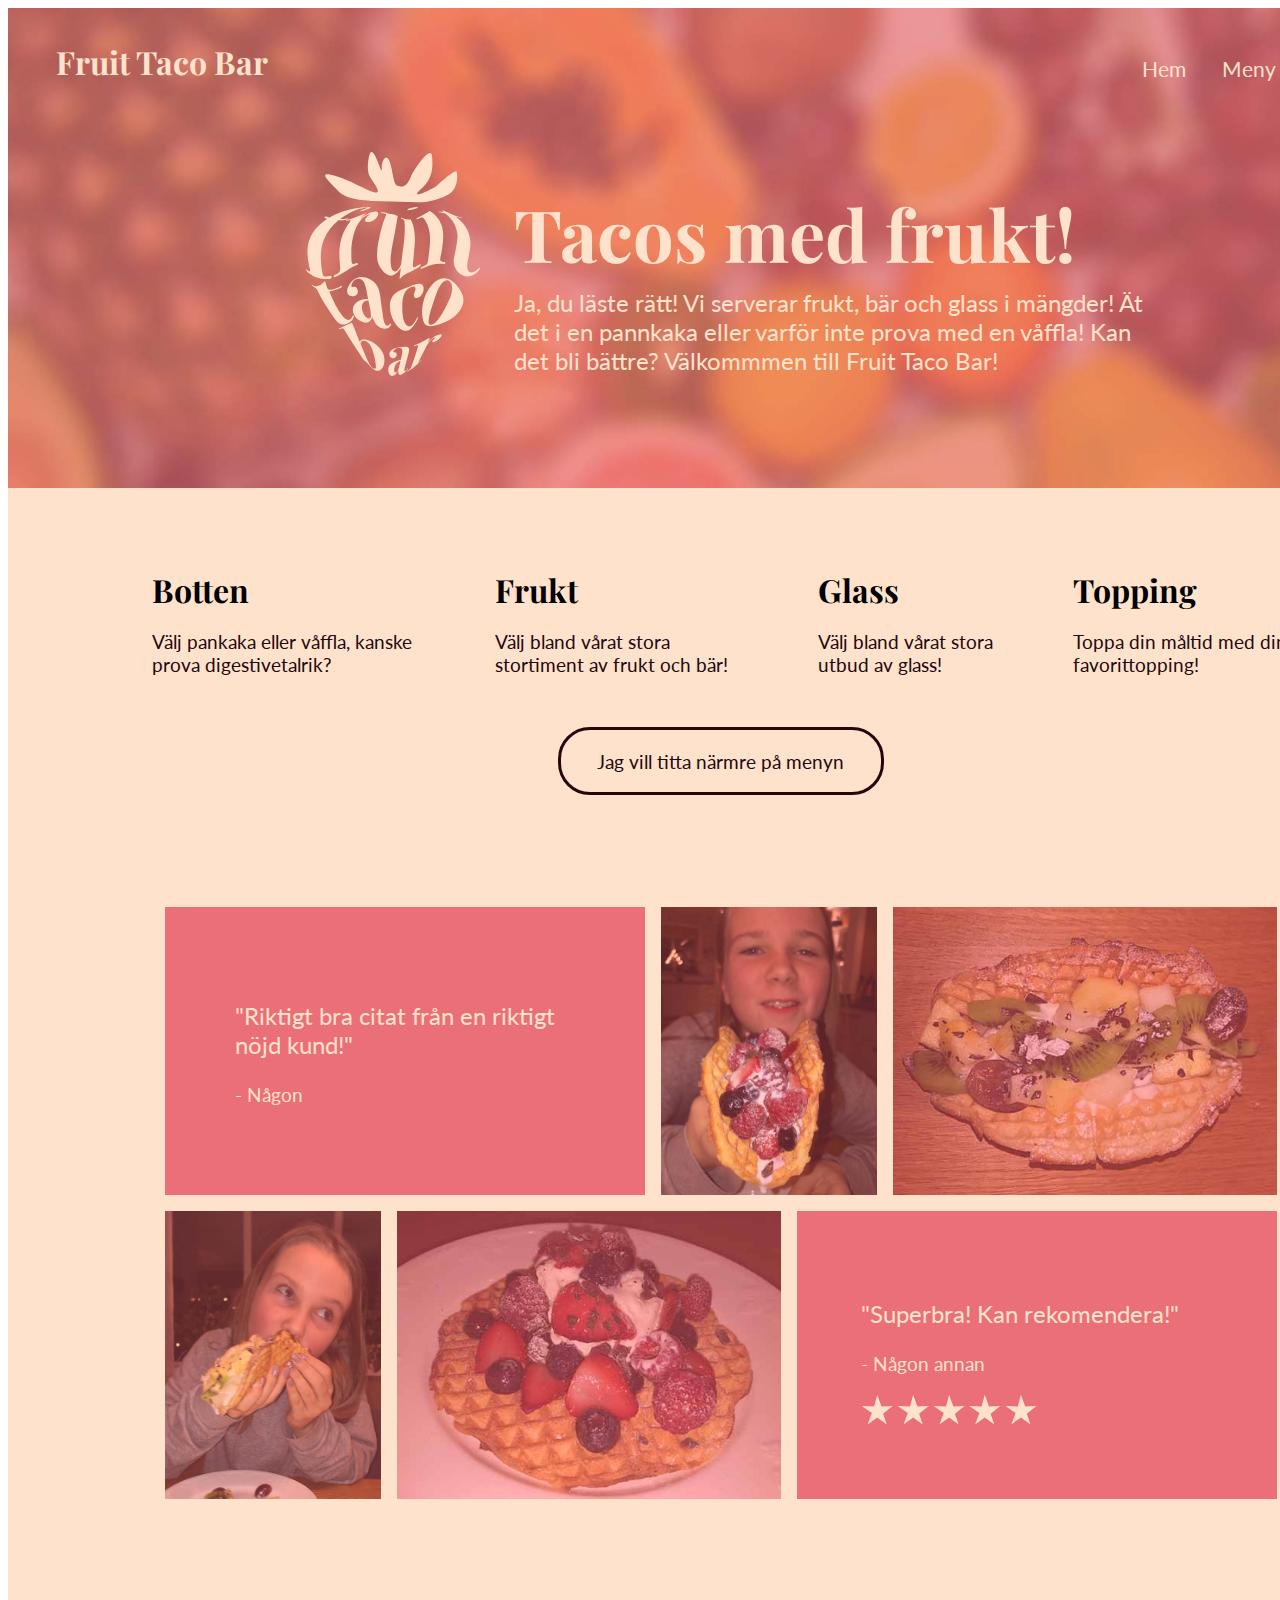
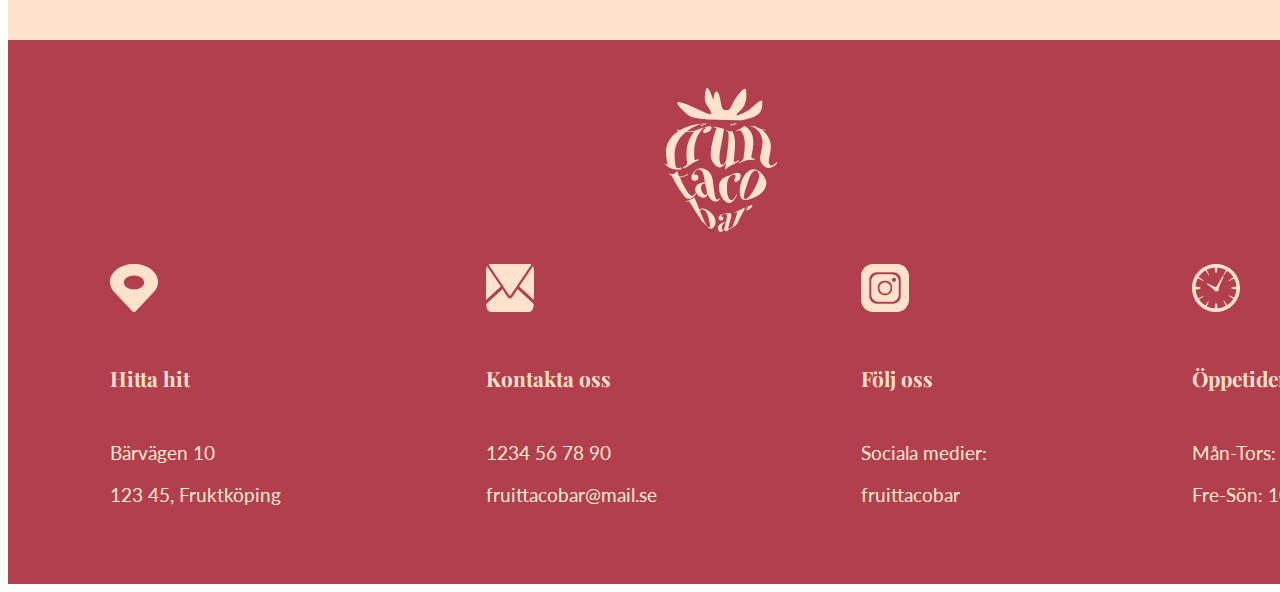
==== commit 90e0aff4: "söndag 9jan" ====
--- a/index.html
+++ b/index.html
@@ -32,78 +32,83 @@
         <div id="upp2"> 
             <h1>Tacos med frukt!</h1>
             <p id="pheader">Ja, du läste rätt! Vi serverar frukt, bär och glass i mängder! Ät det i en pannkaka eller varför inte prova med en våffla! Kan det bli bättre? Välkommmen till Fruit Taco Bar!</p>
-            <img id="logo1" src="img/logo_header.svg" alt="Logga">
+            <img id="logo1" src="img/logo.svg" alt="Logga">
         </div>
     </header>
 
     <main>
-        <h2>En ny succé</h2>
         <div id="fyrasteg">
             <section id="fyra">
                 <article id="a">
                     <h3 class="enavfyra">Botten</h3>
-                    <p>Välj pankaka eller våffla, kanske prova digestivetalrik?</p>
+                    <p class="dark">Välj pankaka eller våffla, kanske prova digestivetalrik?</p>
                 </article>
                 <article id="a">
                     <h3 class="enavfyra">Frukt</h3>
-                    <p>Välj bland vårat stora stortiment av frukt och bär!</p>
+                    <p class="dark">Välj bland vårat stora stortiment av frukt och bär!</p>
                 </article>
                 <article id="a"> 
                     <h3 class="enavfyra">Glass</h3>
-                    <p>Välj bland vårat stora utbud av glass!</p>
+                    <p class="dark">Välj bland vårat stora utbud av glass!</p>
                 </article>
                 <article id="a">
                     <h3 class="enavfyra">Topping</h3>
-                    <p>Toppa din måltid med din favorittopping!</p>
+                    <p class="dark">Toppa din måltid med din favorittopping!</p>
                 </article>
             </section>
-            <section>
-                <article id="b">
-                    <p><a id="knapp" href="meny.html">Jag vill titta närmre på menyn</a></p>
-                </article>
-            </section>
+            <article id="b">
+                <p class="dark"><a id="knapp" href="meny.html">Jag vill titta närmre på menyn</a></p>
+            </article>
         </div>
         <div id="tworeviews">
-            <section id="boxreview1">
-                <p id="citat">"Riktigt bra citat från en riktigt nöjd kund!"</p>
-                <p>- Någon</p>
+            <section id="rad1">
+                <article id="boxreview1">
+                    <p class="ljus" id="citat">"Riktigt bra citat från en riktigt nöjd kund!"</p>
+                    <p class="ljus">- Någon</p>
+                </article>
+                <img id="person1" src="img/person_a.jpg" alt="Bild - Äta Fruit Taco">
+                <img id="tacobild1" src="img/taco_a.jpg" alt="Bild - Frukt Taco">
             </section>
-            <section id="boxreview2">
-                <p id="citat">"Superbra! Kan rekomendera!"</p>
-                <p>- Någon annan</p>
-                <img id="review" src="img/symbol_review.svg" alt="stjärnor">
+            <section id="rad2">
+                <article id="boxreview2">
+                    <p class="ljus" id="citat">"Superbra! Kan rekomendera!"</p>
+                    <p class="ljus">- Någon annan</p>
+                    <img id="review" src="img/symbol_review.svg" alt="stjärnor">
+                </article>
+                <img id="person2" src="img/person_b.jpg" alt="Bild - Äta Fruit Taco">
+                <img id="tacobild2" src="img/taco_b.jpg" alt="Bild - Frukt Taco">    
             </section>
         </div>
     </main>
 
     <footer>
         <section id="footerlogga">
-            <img id="logo2" src="img/logo_footer.svg" alt="Logga">
+            <img id="logo2" src="img/logo.svg" alt="Logga">
         </section>
         <section id="footerinfo">
             <article>
-                <img id="findus" src="img/symbol_findus_footer.svg" alt="symbol">
+                <img id="findus" src="img/symbol_findus.svg" alt="symbol">
                 <h6>Hitta hit</h6>
-                <p>Bärvägen 10</p>
-                <p>123 45, Fruktköping</p>
+                <p class="footerinfo">Bärvägen 10</p>
+                <p class="footerinfo">123 45, Fruktköping</p>
             </article>
             <article>
-                <img id="contactus" src="img/symbol_contactus_footer.svg" alt="symbol">
+                <img id="contactus" src="img/symbol_contactus.svg" alt="symbol">
                 <h6>Kontakta oss</h6>
-                <p>1234 56 78 90</p>
-                <p>fruittacobar@mail.se</p>
+                <p class="footerinfo">1234 56 78 90</p>
+                <p class="footerinfo">fruittacobar@mail.se</p>
             </article>
             <article>
-                <img id="followus" src="img/symbol_followus_footer.svg" alt="symbol">
+                <img id="followus" src="img/symbol_followus.svg" alt="symbol">
                 <h6>Följ oss</h6>
-                <p>Sociala medier:</p>
-                <p>fruittacobar</p>
+                <p class="footerinfo">Sociala medier:</p>
+                <p class="footerinfo">fruittacobar</p>
             </article>
             <article>
-                <img id="openinghours" src="img/symbol_openinghours_footer.svg" alt="symbol">
+                <img id="openinghours" src="img/symbol_openinghours.svg" alt="symbol">
                 <h6>Öppetider</h6>
-                <p>Mån-Tors: 11-19</p>
-                <p>Fre-Sön: 10-21</p>
+                <p class="footerinfo">Mån-Tors: 11-19</p>
+                <p class="footerinfo">Fre-Sön: 10-21</p>
             </article>
         </section>
     </footer>
--- a/style.css
+++ b/style.css
@@ -4,7 +4,7 @@
     'hd'
     'mn'
     'ft';
-    grid-template-rows: 30rem 55rem 30rem;
+    grid-template-rows: 30rem 72rem 34rem;
 }
 
 #wrappermeny {
@@ -13,7 +13,7 @@
     'hd'
     'mn'
     'ft';
-    grid-template-rows: 30rem 80rem 30rem;
+    grid-template-rows: 30rem 78rem 34rem;
 }
 
 #wrapperomoss {
@@ -22,22 +22,30 @@
     'hd'
     'mn'
     'ft';
-    grid-template-rows: 30rem 80rem 30rem;
+    grid-template-rows: 30rem 73rem 34rem;
 }
 
 #headerhem {
-    background-image: url(./img/header_b.jpg);;
+    background-image: url(./img/header_hem.jpg);;
     background-size: 100%;
 }
 
 #headermeny {
-    background-image: url(./img/header_a.jpg);
+    background-image: url(./img/header_meny.jpg);
     background-size: 100%;
 }
 
 #headeromoss {
-    background-image: url(./img/header_c.jpg);
+    background-image: url(./img/header_omoss.jpg);
     background-size: 100%;
+}
+
+.ljus {
+    color: rgb(255, 226, 203);
+}
+
+.dark {
+    color: rgb(35, 8, 15)
 }
 
 header {
@@ -76,15 +84,15 @@
 }
 
 a:hover {
-    color:deepskyblue;
+    color:rgb(35, 8, 15);
 }
 
 #knapp {
-    color:goldenrod;
+    color: rgb(35, 8, 15);
 }
 
 #knapp:hover {
-    color:lawngreen;
+    color:rgb(234, 111, 120);
 }
 
 #upp2 {
@@ -101,8 +109,9 @@
 h1 {
     grid-area: h1;
     font-family: 'Playfair Display';
-    font-size: 4em;
-    color: rgb(255, 226, 203);
+    font-size: 4.5em;
+    color: rgb(255, 226, 203);
+    
 }
 
 #pheader {
@@ -110,11 +119,14 @@
     font-family: 'Lato';
     font-size:1.5em;
     color: rgb(255, 226, 203);
+    padding-top: 1rem;
 }
 
 #logo1 {
-    height: 15rem;
+    height: 14rem;
     grid-area: logo1;
+    padding-left: 3rem;
+    padding-top: 1rem;
 }
 
 ol {
@@ -125,7 +137,6 @@
     display: inline;
     margin-left: 2rem;
     font-size: 1.3rem;
-    
 }
 
 main {
@@ -134,7 +145,6 @@
 }
 
 #fyrasteg {
-    background-color: rgb(234, 111, 120);
     margin: 1rem 5rem 5rem 5rem;
     padding: 2rem;
 }
@@ -147,10 +157,11 @@
 #b {
     display: flex;
     justify-content: center;
-    background-color: rgb(255, 226, 203);
     width: 20rem;
     margin: auto;
     font-size: 1.2rem;
+    border: solid 0.2rem rgb(35, 8, 15);
+    border-radius: 2rem;
 }
 
 #a {
@@ -162,6 +173,7 @@
     font-size: 2rem;
     margin-left: 2.2rem;
     grid-area: h31;
+    color: rgb(255, 226, 203);
 }
 
 ul {
@@ -170,6 +182,7 @@
     font-size: 1.2rem;
     font-weight: 1000;
     margin-left: 1rem;
+    color: rgb(255, 226, 203);
 }
 
 .pris {
@@ -178,15 +191,15 @@
     display: flex;
     justify-content: flex-end;
     margin-right: 2.2rem;
+    color: rgb(255, 226, 203);
 }
 
 .enavfyra {
     margin: auto;
+    color: black;
 }
 
 #tworeviews {
-    display: flex;
-    justify-content: center;
     font-size: 1.3rem;
 }
 
@@ -194,29 +207,71 @@
     width: 11rem;
 }
 
+#rad1 {
+    display: grid;
+    grid-template-areas: 
+    'b1 p1 t1';
+}
+
+#rad2 {
+    display: grid;
+    grid-template-areas: 
+    'p2 t2 b2';
+}
+
 #boxreview1 {
-    background-color: rgb(149, 182, 149);
-    width: 20rem;
-    height: 10rem;
-    margin: auto 2rem auto 2rem;
-    padding: 3.5rem;
+    background-color: rgb(234, 111, 120);
+    width: 30rem;
+    height: 18rem;
+    margin: auto 0.5rem 0.5rem 9.8rem;
+    padding: 4.4rem;
+    box-sizing: border-box;
+    grid-area: b1;
 }
 
 #boxreview2 {
-    background-color: rgb(149, 182, 149);
-    width: 20rem;
-    height: 10rem;
-    margin: auto 2rem auto 2rem;
-    padding: 3.5rem;
+    background-color: rgb(234, 111, 120);
+    width: 30rem;
+    height: 18rem;
+    margin: 0.5rem 9.8rem auto 0.5rem;
+    padding: 4rem;
+    box-sizing: border-box;
+    grid-area: b2;
 }
 
 #citat {
     font-size: 1.5rem;
 }
 
+#person1 {
+    height: 18rem;
+    grid-area: p1;
+    margin: auto 0.5rem 0.5rem 0.5rem;
+    grid-area: p1;
+}
+
+#person2 {
+    height: 18rem;
+    grid-area: p2;
+    margin: 0.5rem 0.5rem auto 9.8rem;
+    grid-area: p2;
+}
+
+#tacobild1 {
+    height: 18rem;
+    grid-area: t1;
+    margin: auto 9.8rem 0.5rem 0.5rem;
+}
+
+#tacobild2 {
+    height: 18rem;
+    grid-area: t2;
+    margin: 0.5rem 0.5rem auto 0.5rem;
+}
+
 footer {
     grid-area: ft;
-    background-color: rgb(234, 111, 120);
+    background-color: rgb(178, 63, 77);
     padding-top: 2rem;
 }
 
@@ -236,15 +291,20 @@
     justify-content: space-around;
 }
 
+.footerinfo {
+    color: blanchedalmond;
+}
+
 h6 {
     font-family: 'Playfair Display';
-    font-size: 18px;
-    color: rgb(35, 8, 15);
+    font-size: 1.3rem;
+    color: rgb(255, 226, 203);
 }
 
 p {
     font-family: 'Lato';
-    color: rgb(35, 8, 15)
+    color: rgb(35, 8, 15);
+    font-size: 1.2rem;
 }
 
 #findus { 
@@ -268,7 +328,7 @@
     grid-template-areas: 
     'kl wr de';
     display: flex;
-    justify-content: center;
+    justify-content: flex-start;
 }
 
 #klassisk {
@@ -276,15 +336,15 @@
     width: 20rem;
     height: 25rem;
     background-color: rgb(62, 74, 143);
-    margin:2rem;
     display: grid;
     grid-template-areas: 
     'h31'
     'ul1'
     'h32';
     grid-template-rows: 5rem 11rem auto;
-    background-image: url(./img/meny_e.jpg);
+    background-image: url(./img/meny_klassisktaco.jpg);
     background-size: cover;
+    margin: 2rem 2rem auto 10.6rem;
 }
 
 #wrap {
@@ -292,31 +352,31 @@
     width: 20rem;
     height: 25rem;
     background-color: rgb(102, 166, 209);
-    margin:2rem;
     display: grid;
     grid-template-areas: 
     'h31'
     'ul1'
     'h32';
     grid-template-rows: 5rem 11rem auto;
-    background-image: url(./img/meny_c.jpg);
+    background-image: url(./img/meny_wrap.jpg);
     background-size: cover;
-}
-
-#degistive {
+    margin: 2rem 2rem auto 2rem;
+}
+
+#digestive {
     grid-area: de;
     width: 20rem;
     height: 25rem;
     background-color: rgb(68, 52, 114);
-    margin:2rem;
     display: grid;
     grid-template-areas: 
     'h31'
     'ul1'
     'h32';
     grid-template-rows: 5rem 11rem auto;
-    background-image: url(./img/meny_d.jpg);
+    background-image: url(./img/meny_digestivetallrik.jpg);
     background-size: cover;
+    margin: 2rem 2rem auto 2rem;
 }
 
 #sectionB {
@@ -324,38 +384,38 @@
     grid-template-areas: 
     'f1 f2';
     display: flex;
-    justify-content: center;
-}
-
-#favorit1 {
+    justify-content: flex-start;
+}
+
+#sommarfavorit {
     grid-area: f1;
     width: 20rem;
     height: 25rem;
     background-color: rgb(58, 30, 75);
-    margin:2rem;
+    margin: 2rem 2rem auto 10.6rem;
     display: grid;
     grid-template-areas: 
     'h31'
     'ul1'
     'h32';
     grid-template-rows: 5rem 11rem auto;
-    background-image: url(./img/meny_a.jpg);
+    background-image: url(./img/meny_sommarfavorit.jpg);
     background-size: cover;
 }
 
-#favorit2 {
+#barfavorit {
     grid-area: f2;
     width: 20rem;
     height: 25rem;
     background-color: rgb(145, 70, 89);
-    margin:2rem;
+    margin: 2rem 2rem auto 2rem;
     display: grid;
     grid-template-areas: 
     'h31'
     'ul1'
     'h32';
     grid-template-rows: 5rem 11rem auto;
-    background-image: url(./img/meny_b.jpg);
+    background-image: url(./img/meny_barfavorit.jpg);
     background-size: cover;
 }
 
@@ -363,9 +423,15 @@
     font-family: 'Playfair Display';
     font-size: 2.3rem;
     display: flex;
-    justify-content: center;
-    margin-top: 4rem;
-    margin-bottom: auto;
+    justify-content: flex-start;
+    margin: 4rem auto auto 10.6rem;
+    color: rgb(35, 8, 15);
+}
+
+hr {
+    width: 19.6rem;
+    margin-left: 10.6rem;
+    border: solid 3px rgb(35, 8, 15);
 }
 
 h4 {
@@ -373,18 +439,18 @@
     font-size: 1.5rem;
 }
 
-.oossymbol {
+.ossymbol {
     height: 3rem;
 }
 
-.rubrik {
+.os {
     display: flex;
     justify-content: center;
+    color: rgb(255, 226, 203);
 }
 
 #brödtextomoss {
-    padding: 9rem;
-    padding-top: 1rem;
+    padding: 1rem 10.6rem 2rem 10.6rem;
 }
 
 #four {
@@ -396,32 +462,40 @@
 
 #art1 {
     grid-area: art1;
-    background-color: white;
-    width: 20rem;
-    height: 20rem;
-    margin: auto 2rem 2rem auto;
+    background-color: rgb(234, 111, 120);
+    width: 33rem;
+    height: 23rem;
+    padding-top: 3.5rem;
+    box-sizing: border-box;
+    margin: auto 1rem 1rem 10.6rem;
 }
 
 #art2 {
     grid-area: art2;
-    background-color: white;
-    width: 20rem;
-    height: 20rem;
-    margin: auto auto 2rem 2rem;
+    background-color: rgb(234, 111, 120);
+    width: 33rem;
+    height: 23rem;
+    padding-top: 3.5rem;
+    box-sizing: border-box;
+    margin: auto 10.6rem 1rem 1rem;
 }
 
 #art3 {
     grid-area: art3;
-    background-color: white;
-    width: 20rem;
-    height: 20rem;
-    margin: 2rem 2rem auto auto;
+    background-color: rgb(234, 111, 120);
+    width: 33rem;
+    height: 23rem;
+    padding-top: 3.5rem;
+    box-sizing: border-box;
+    margin: 1rem 1rem auto 10.6rem;
 }
 
 #art4 {
     grid-area: art4;
-    background-color: white;
-    width: 20rem;
-    height: 20rem;
-    margin: 2rem auto auto 2rem;
+    background-color: rgb(234, 111, 120);
+    width: 33rem;
+    height: 23rem;
+    padding-top: 3.5rem;
+    box-sizing: border-box;
+    margin: 1rem 10.6rem auto 1rem;
 }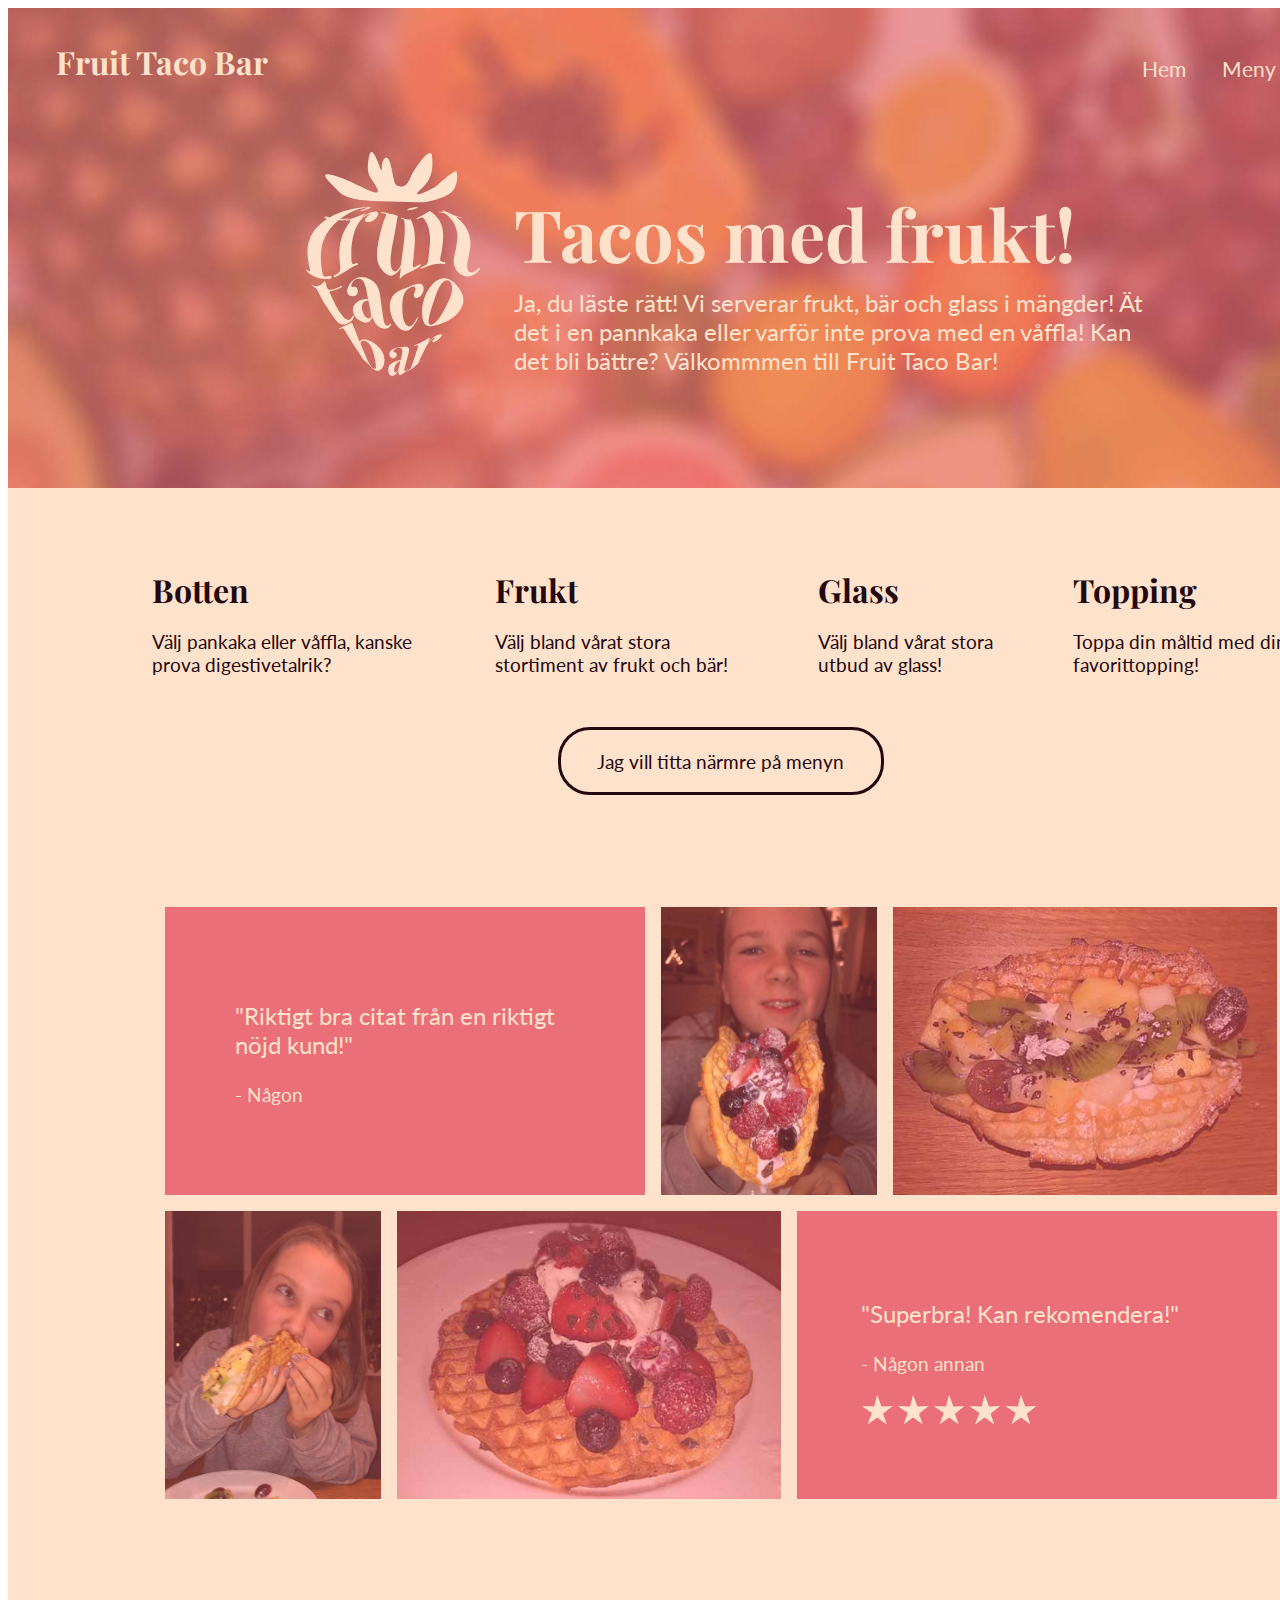
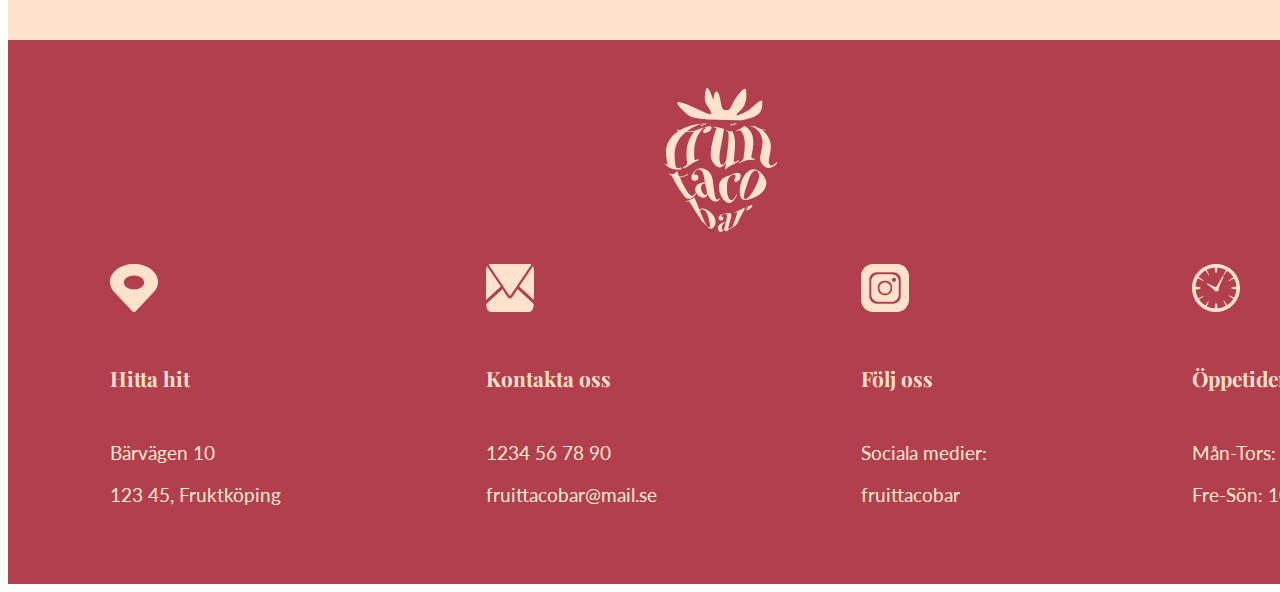
==== commit 793623c3: "måndag 10 jan" ====
--- a/index.html
+++ b/index.html
@@ -20,7 +20,7 @@
 
     <header id="headerhem">
         <div id="upp">
-            <h5 id="fruittacobar">Fruit Taco Bar</h5>
+            <h5>Fruit Taco Bar</h5>
             <nav>
                 <ol>
                     <li class="navlista"><a href="index.html">Hem</a></li>
@@ -73,7 +73,7 @@
                 <article id="boxreview2">
                     <p class="ljus" id="citat">"Superbra! Kan rekomendera!"</p>
                     <p class="ljus">- Någon annan</p>
-                    <img id="review" src="img/symbol_review.svg" alt="stjärnor">
+                    <img id="symbolreview" src="img/symbol_review.svg" alt="stjärnor">
                 </article>
                 <img id="person2" src="img/person_b.jpg" alt="Bild - Äta Fruit Taco">
                 <img id="tacobild2" src="img/taco_b.jpg" alt="Bild - Frukt Taco">    
--- a/style.css
+++ b/style.css
@@ -22,7 +22,7 @@
     'hd'
     'mn'
     'ft';
-    grid-template-rows: 30rem 73rem 34rem;
+    grid-template-rows: 30rem 57rem 34rem;
 }
 
 #headerhem {
@@ -40,22 +40,48 @@
     background-size: 100%;
 }
 
-.ljus {
-    color: rgb(255, 226, 203);
-}
-
-.dark {
-    color: rgb(35, 8, 15)
-}
-
 header {
     grid-area: hd;
 }
 
-#upp {
-    display: grid;
-    grid-template-areas: 
-    'h5 nav';
+main {
+    grid-area: mn;
+    background-color: rgb(255, 226, 203);
+}
+
+footer {
+    grid-area: ft;
+    background-color: rgb(178, 63, 77);
+    padding-top: 2rem;
+}
+
+h1 {
+    grid-area: h1;
+    font-family: 'Playfair Display';
+    font-size: 4.5em;
+    color: rgb(255, 226, 203);
+}
+
+h2 {
+    font-family: 'Playfair Display';
+    font-size: 2.3rem;
+    display: flex;
+    justify-content: flex-start;
+    margin: 4rem auto auto 10.6rem;
+    color: rgb(35, 8, 15);
+}
+
+h3 {
+    font-family: 'Playfair Display';
+    font-size: 2rem;
+    margin-left: 2.2rem;
+    grid-area: h31;
+    color: rgb(255, 226, 203);
+}
+
+h4 {
+    font-family: 'Playfair Display';
+    font-size: 1.5rem;
 }
 
 h5 {
@@ -69,6 +95,38 @@
     color: rgb(255, 226, 203);
 }
 
+h6 {
+    font-family: 'Playfair Display';
+    font-size: 1.3rem;
+    color: rgb(255, 226, 203);
+}
+
+p {
+    font-family: 'Lato';
+    color: rgb(35, 8, 15);
+    font-size: 1.2rem;
+}
+
+hr {
+    width: 19.6rem;
+    margin-left: 10.6rem;
+    border: solid 3px rgb(35, 8, 15);
+}
+
+.ljus {
+    color: rgb(255, 226, 203);
+}
+
+.dark {
+    color: rgb(35, 8, 15);
+}
+
+#upp {
+    display: grid;
+    grid-template-areas: 
+    'h5 nav';
+}
+
 nav {
     display: flex;
     justify-content: flex-end;
@@ -78,6 +136,16 @@
     margin-top: 2rem;
 }
 
+ol {
+    list-style-type: none;
+}
+
+.navlista {
+    display: inline;
+    margin-left: 2rem;
+    font-size: 1.3rem;
+}
+
 a {
     text-decoration: none;
     color: rgb(255, 226, 203);
@@ -85,14 +153,6 @@
 
 a:hover {
     color:rgb(35, 8, 15);
-}
-
-#knapp {
-    color: rgb(35, 8, 15);
-}
-
-#knapp:hover {
-    color:rgb(234, 111, 120);
 }
 
 #upp2 {
@@ -106,14 +166,6 @@
     margin: auto;
 }
 
-h1 {
-    grid-area: h1;
-    font-family: 'Playfair Display';
-    font-size: 4.5em;
-    color: rgb(255, 226, 203);
-    
-}
-
 #pheader {
     grid-area: h2;
     font-family: 'Lato';
@@ -129,21 +181,6 @@
     padding-top: 1rem;
 }
 
-ol {
-    list-style-type: none;
-}
-
-.navlista {
-    display: inline;
-    margin-left: 2rem;
-    font-size: 1.3rem;
-}
-
-main {
-    grid-area: mn;
-    background-color: rgb(255, 226, 203);
-}
-
 #fyrasteg {
     margin: 1rem 5rem 5rem 5rem;
     padding: 2rem;
@@ -152,6 +189,15 @@
 #fyra {
     display: flex;
     justify-content: space-around;
+}
+
+#a {
+    margin: 2rem;
+}
+
+.enavfyra {
+    margin: auto;
+    color: rgb(35, 8, 15);
 }
 
 #b {
@@ -164,47 +210,16 @@
     border-radius: 2rem;
 }
 
-#a {
-    margin: 2rem;
-}
-
-h3 {
-    font-family: 'Playfair Display';
-    font-size: 2rem;
-    margin-left: 2.2rem;
-    grid-area: h31;
-    color: rgb(255, 226, 203);
-}
-
-ul {
-    font-family: 'Lato';
-    grid-area: ul1;
-    font-size: 1.2rem;
-    font-weight: 1000;
-    margin-left: 1rem;
-    color: rgb(255, 226, 203);
-}
-
-.pris {
-    font-size: 3rem;
-    grid-area: h32;
-    display: flex;
-    justify-content: flex-end;
-    margin-right: 2.2rem;
-    color: rgb(255, 226, 203);
-}
-
-.enavfyra {
-    margin: auto;
-    color: black;
+#knapp {
+    color: rgb(35, 8, 15);
+}
+
+#knapp:hover {
+    color:rgb(234, 111, 120);
 }
 
 #tworeviews {
     font-size: 1.3rem;
-}
-
-#review {
-    width: 11rem;
 }
 
 #rad1 {
@@ -243,6 +258,10 @@
     font-size: 1.5rem;
 }
 
+#symbolreview {
+    width: 11rem;
+}
+
 #person1 {
     height: 18rem;
     grid-area: p1;
@@ -267,60 +286,6 @@
     height: 18rem;
     grid-area: t2;
     margin: 0.5rem 0.5rem auto 0.5rem;
-}
-
-footer {
-    grid-area: ft;
-    background-color: rgb(178, 63, 77);
-    padding-top: 2rem;
-}
-
-#logo2 {
-    height: 9rem;
-}
-
-#footerlogga {
-    display: flex;
-    justify-content: center;
-    margin-bottom: 2rem;
-    margin-top: 1rem;
-}
-
-#footerinfo {
-    display: flex;
-    justify-content: space-around;
-}
-
-.footerinfo {
-    color: blanchedalmond;
-}
-
-h6 {
-    font-family: 'Playfair Display';
-    font-size: 1.3rem;
-    color: rgb(255, 226, 203);
-}
-
-p {
-    font-family: 'Lato';
-    color: rgb(35, 8, 15);
-    font-size: 1.2rem;
-}
-
-#findus { 
-    height: 3rem;
-}
-
-#contactus {
-    height: 3rem;
-}
-
-#followus {
-    height: 3rem;
-}
-
-#openinghours {
-    height: 3rem;
 }
 
 #sectionA {
@@ -419,33 +384,21 @@
     background-size: cover;
 }
 
-h2 {
-    font-family: 'Playfair Display';
-    font-size: 2.3rem;
-    display: flex;
-    justify-content: flex-start;
-    margin: 4rem auto auto 10.6rem;
-    color: rgb(35, 8, 15);
-}
-
-hr {
-    width: 19.6rem;
-    margin-left: 10.6rem;
-    border: solid 3px rgb(35, 8, 15);
-}
-
-h4 {
-    font-family: 'Playfair Display';
-    font-size: 1.5rem;
-}
-
-.ossymbol {
-    height: 3rem;
-}
-
-.os {
-    display: flex;
-    justify-content: center;
+ul {
+    font-family: 'Lato';
+    grid-area: ul1;
+    font-size: 1.2rem;
+    font-weight: 1000;
+    margin-left: 1rem;
+    color: rgb(255, 226, 203);
+}
+
+.pris {
+    font-size: 3rem;
+    grid-area: h32;
+    display: flex;
+    justify-content: flex-end;
+    margin-right: 2.2rem;
     color: rgb(255, 226, 203);
 }
 
@@ -454,48 +407,94 @@
 }
 
 #four {
-    display: grid;
-    grid-template-areas: 
-    'art1 art2'
-    'art3 art4';
+    display: flex;
+    justify-content: space-around;
 }
 
 #art1 {
     grid-area: art1;
     background-color: rgb(234, 111, 120);
-    width: 33rem;
-    height: 23rem;
-    padding-top: 3.5rem;
+    width: 16rem;
+    height: 30rem;
+    padding-top: 3rem;
     box-sizing: border-box;
-    margin: auto 1rem 1rem 10.6rem;
+    margin: auto 0.3rem auto 10.6rem;
 }
 
 #art2 {
     grid-area: art2;
     background-color: rgb(234, 111, 120);
-    width: 33rem;
-    height: 23rem;
-    padding-top: 3.5rem;
+    width: 16rem;
+    height: 30rem;
+    padding-top: 3rem;
     box-sizing: border-box;
-    margin: auto 10.6rem 1rem 1rem;
+    margin: auto 0.3rem auto 0.3rem;
 }
 
 #art3 {
     grid-area: art3;
     background-color: rgb(234, 111, 120);
-    width: 33rem;
-    height: 23rem;
-    padding-top: 3.5rem;
+    width: 16rem;
+    height: 30rem;
+    padding-top: 3rem;
     box-sizing: border-box;
-    margin: 1rem 1rem auto 10.6rem;
+    margin: auto 0.3rem auto 0.3rem;
 }
 
 #art4 {
     grid-area: art4;
     background-color: rgb(234, 111, 120);
-    width: 33rem;
-    height: 23rem;
-    padding-top: 3.5rem;
+    width: 16rem;
+    height: 30rem;
+    padding-top: 3rem;
     box-sizing: border-box;
-    margin: 1rem 10.6rem auto 1rem;
+    margin: auto 10.6rem auto 0.3rem;
+}
+
+.os {
+    display: flex;
+    justify-content: center;
+    color: rgb(255, 226, 203);
+    margin: 1.5rem 2rem auto 2rem;
+    text-align: center;
+}
+
+.ossymbol {
+    height: 3rem;
+}
+
+#footerlogga {
+    display: flex;
+    justify-content: center;
+    margin-bottom: 2rem;
+    margin-top: 1rem;
+}
+
+#logo2 {
+    height: 9rem;
+}
+
+#footerinfo {
+    display: flex;
+    justify-content: space-around;
+}
+
+#findus { 
+    height: 3rem;
+}
+
+#contactus {
+    height: 3rem;
+}
+
+#followus {
+    height: 3rem;
+}
+
+#openinghours {
+    height: 3rem;
+}
+
+.footerinfo {
+    color: blanchedalmond;
 }